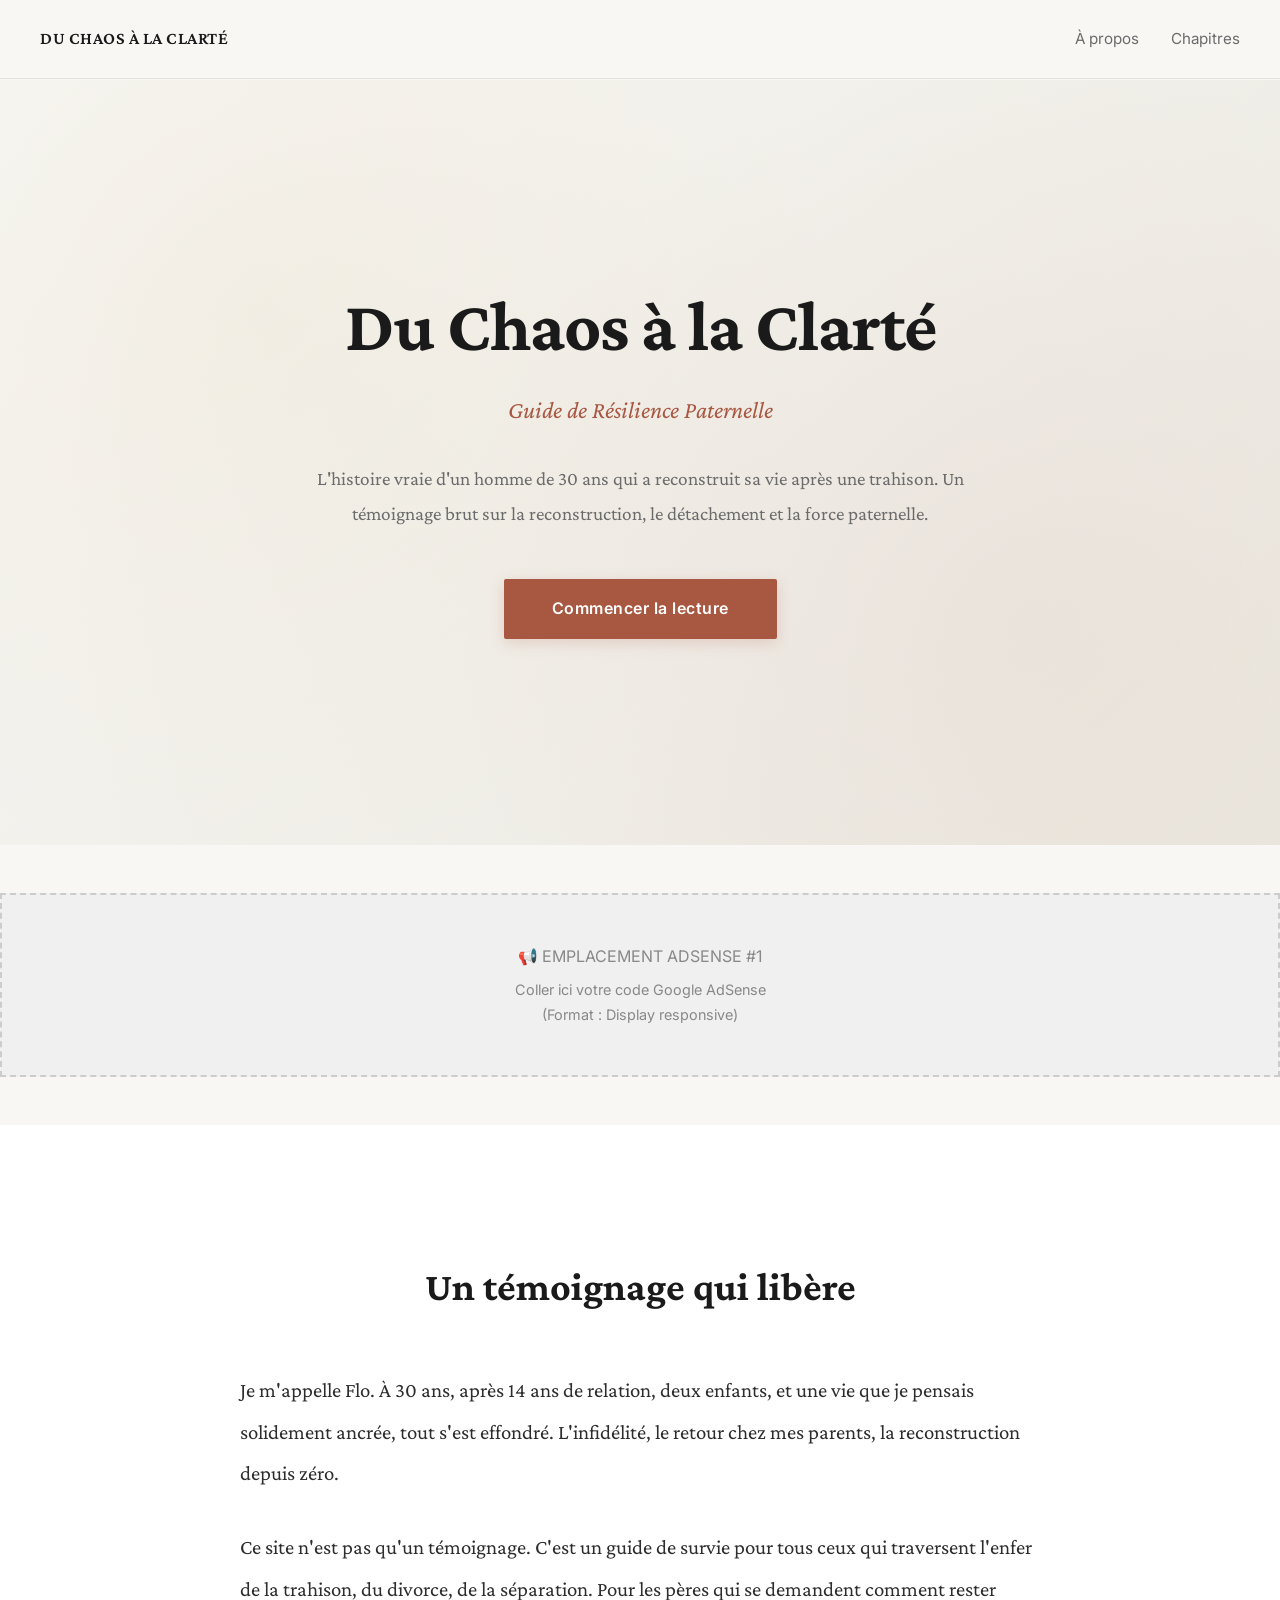
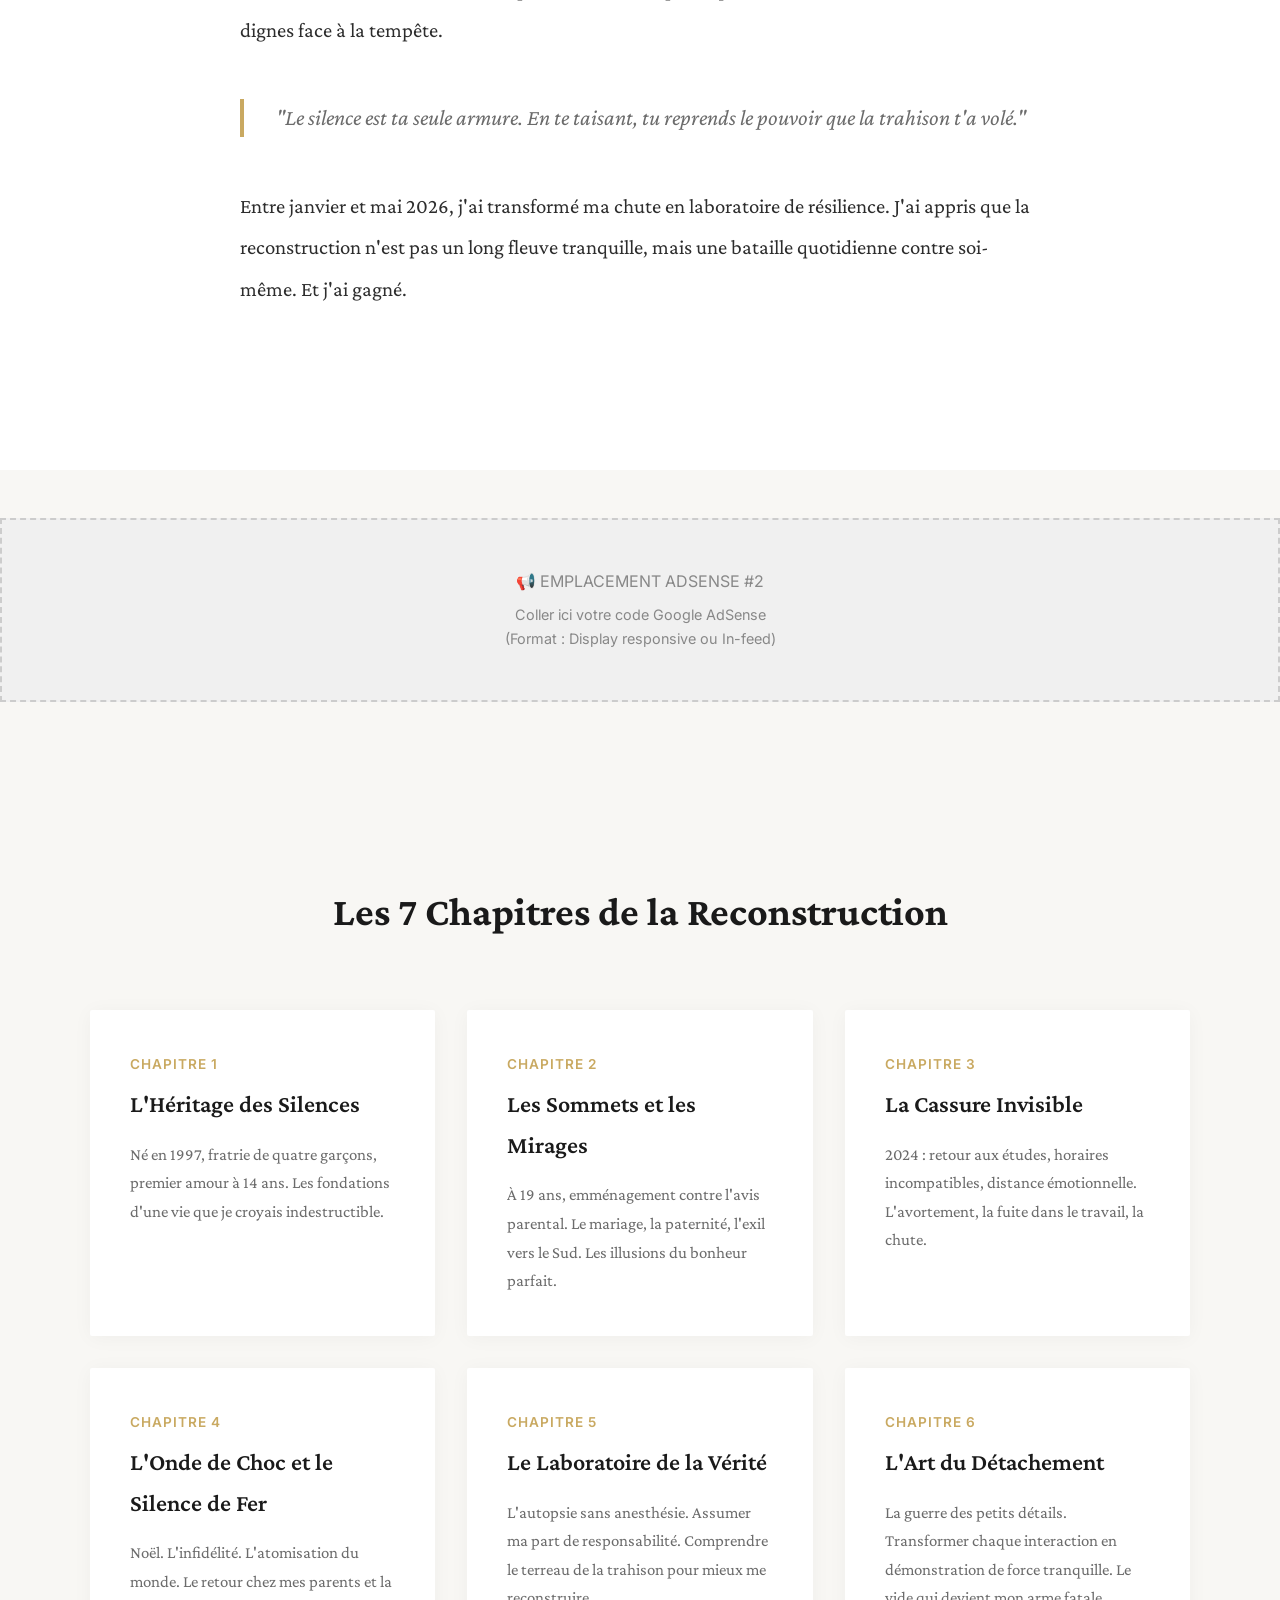
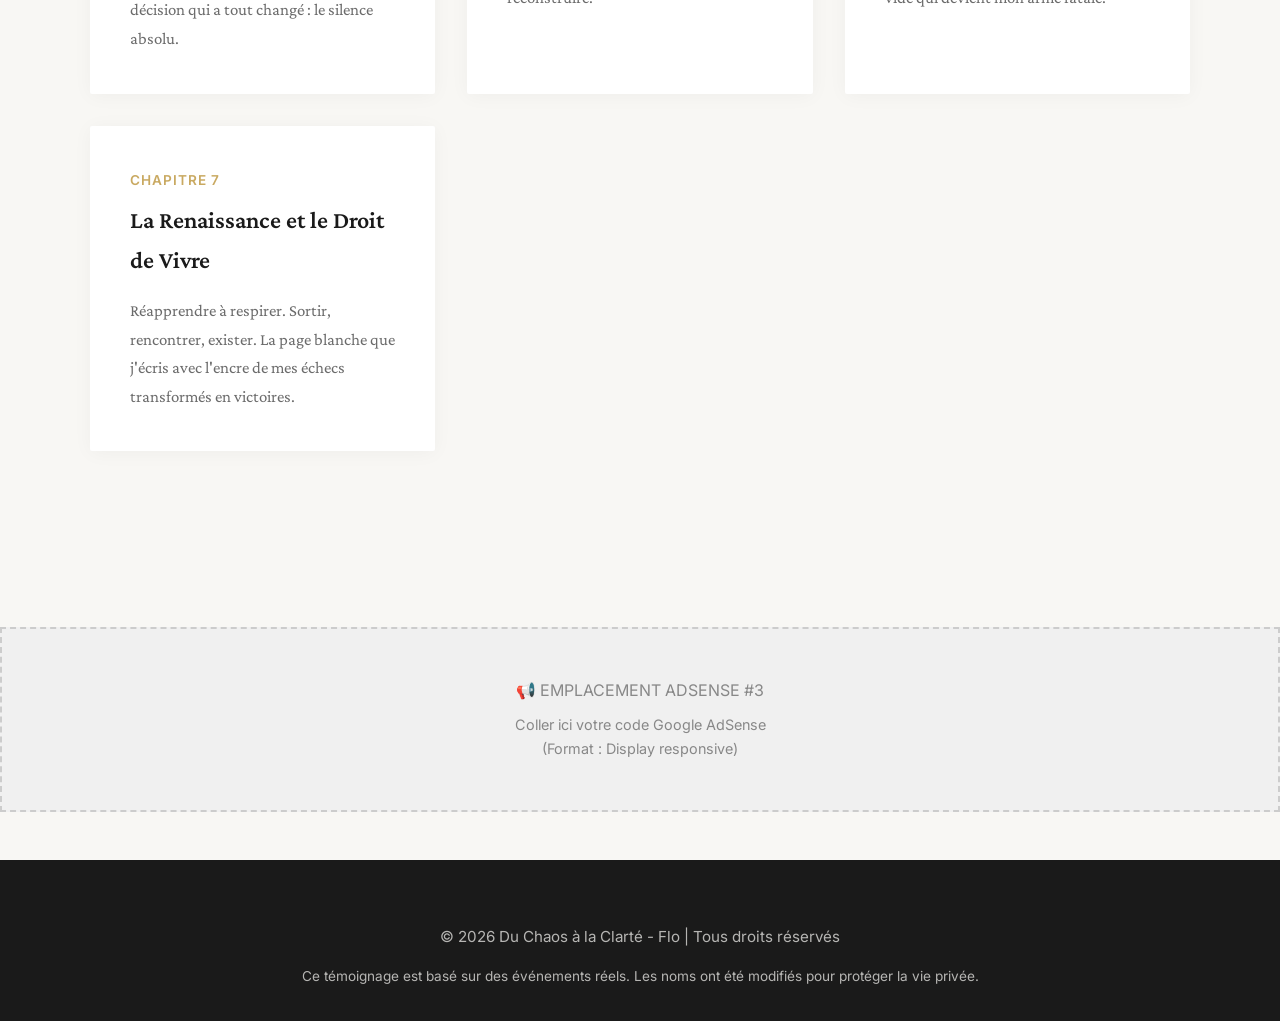
==== index.html @ a84425d0 "Add files via upload" ====
<!DOCTYPE html>
<html lang="fr">
<head>
    <meta charset="UTF-8">
    <meta name="viewport" content="width=device-width, initial-scale=1.0">
    <title>Du Chaos à la Clarté : Guide de Résilience Paternelle | Flo</title>
    <meta name="description" content="L'histoire authentique d'un père de 30 ans qui a reconstruit sa vie après une trahison. Un témoignage brut sur la résilience, le détachement et la reconstruction paternelle.">
    <meta name="keywords" content="résilience paternelle, reconstruction après divorce, infidélité, père séparé, témoignage divorce, sortir de la trahison, détachement émotionnel">
    <link rel="preconnect" href="https://fonts.googleapis.com">
    <link rel="preconnect" href="https://fonts.gstatic.com" crossorigin>
    <link href="https://fonts.googleapis.com/css2?family=Crimson+Pro:wght@300;400;600;700&family=Inter:wght@400;500;600&display=swap" rel="stylesheet">
    <style>
        :root {
            --primary-dark: #1a1a1a;
            --primary-light: #f8f7f4;
            --accent-gold: #c9a961;
            --accent-rust: #a85741;
            --text-dark: #2d2d2d;
            --text-muted: #6b6b6b;
            --border-subtle: #e5e3dd;
        }

        * {
            margin: 0;
            padding: 0;
            box-sizing: border-box;
        }

        body {
            font-family: 'Crimson Pro', serif;
            background: var(--primary-light);
            color: var(--text-dark);
            line-height: 1.7;
            overflow-x: hidden;
        }

        /* Navigation */
        nav {
            position: fixed;
            top: 0;
            width: 100%;
            background: rgba(248, 247, 244, 0.95);
            backdrop-filter: blur(10px);
            border-bottom: 1px solid var(--border-subtle);
            z-index: 1000;
            padding: 1.5rem 2rem;
        }

        nav .container {
            max-width: 1200px;
            margin: 0 auto;
            display: flex;
            justify-content: space-between;
            align-items: center;
        }

        .logo {
            font-size: 1.1rem;
            font-weight: 600;
            color: var(--primary-dark);
            text-decoration: none;
            letter-spacing: 0.5px;
        }

        .nav-links {
            display: flex;
            gap: 2rem;
            list-style: none;
        }

        .nav-links a {
            color: var(--text-muted);
            text-decoration: none;
            font-size: 0.95rem;
            transition: color 0.3s;
            font-family: 'Inter', sans-serif;
        }

        .nav-links a:hover {
            color: var(--accent-rust);
        }

        /* Hero Section */
        .hero {
            margin-top: 80px;
            min-height: 85vh;
            display: flex;
            align-items: center;
            justify-content: center;
            position: relative;
            background: linear-gradient(135deg, #f8f7f4 0%, #ebe8e0 100%);
        }

        .hero::before {
            content: '';
            position: absolute;
            top: 0;
            left: 0;
            right: 0;
            bottom: 0;
            background: 
                radial-gradient(circle at 20% 30%, rgba(201, 169, 97, 0.08) 0%, transparent 50%),
                radial-gradient(circle at 80% 70%, rgba(168, 87, 65, 0.06) 0%, transparent 50%);
            pointer-events: none;
        }

        .hero-content {
            max-width: 900px;
            padding: 3rem 2rem;
            text-align: center;
            position: relative;
            z-index: 1;
            animation: fadeInUp 1s ease-out;
        }

        @keyframes fadeInUp {
            from {
                opacity: 0;
                transform: translateY(30px);
            }
            to {
                opacity: 1;
                transform: translateY(0);
            }
        }

        .hero h1 {
            font-size: clamp(2.5rem, 6vw, 4.5rem);
            font-weight: 700;
            line-height: 1.1;
            margin-bottom: 1.5rem;
            color: var(--primary-dark);
            letter-spacing: -1px;
        }

        .hero .subtitle {
            font-size: clamp(1.1rem, 2.5vw, 1.5rem);
            color: var(--accent-rust);
            margin-bottom: 2rem;
            font-weight: 400;
            font-style: italic;
        }

        .hero .description {
            font-size: 1.2rem;
            color: var(--text-muted);
            max-width: 700px;
            margin: 0 auto 3rem;
            line-height: 1.8;
        }

        .cta-button {
            display: inline-block;
            padding: 1rem 3rem;
            background: var(--accent-rust);
            color: white;
            text-decoration: none;
            font-family: 'Inter', sans-serif;
            font-weight: 600;
            font-size: 1rem;
            border-radius: 2px;
            transition: all 0.3s;
            letter-spacing: 0.5px;
            box-shadow: 0 4px 15px rgba(168, 87, 65, 0.2);
        }

        .cta-button:hover {
            background: var(--primary-dark);
            transform: translateY(-2px);
            box-shadow: 0 6px 25px rgba(168, 87, 65, 0.3);
        }

        /* About Section */
        .about {
            padding: 8rem 2rem;
            background: white;
        }

        .about .container {
            max-width: 800px;
            margin: 0 auto;
        }

        .section-title {
            font-size: 2.5rem;
            font-weight: 700;
            margin-bottom: 3rem;
            text-align: center;
            color: var(--primary-dark);
        }

        .about-text {
            font-size: 1.3rem;
            line-height: 2;
            color: var(--text-dark);
            margin-bottom: 2rem;
        }

        .quote {
            border-left: 4px solid var(--accent-gold);
            padding-left: 2rem;
            margin: 3rem 0;
            font-size: 1.4rem;
            font-style: italic;
            color: var(--text-muted);
        }

        /* Chapters Preview */
        .chapters {
            padding: 8rem 2rem;
            background: var(--primary-light);
        }

        .chapters .container {
            max-width: 1100px;
            margin: 0 auto;
        }

        .chapter-grid {
            display: grid;
            grid-template-columns: repeat(auto-fit, minmax(300px, 1fr));
            gap: 2rem;
            margin-top: 4rem;
        }

        .chapter-card {
            background: white;
            padding: 2.5rem;
            border-radius: 2px;
            box-shadow: 0 2px 20px rgba(0, 0, 0, 0.04);
            transition: all 0.3s;
            border-top: 3px solid transparent;
            text-decoration: none;
            display: block;
        }

        .chapter-card:hover {
            transform: translateY(-5px);
            box-shadow: 0 8px 30px rgba(0, 0, 0, 0.08);
            border-top-color: var(--accent-rust);
        }

        .chapter-number {
            font-family: 'Inter', sans-serif;
            font-size: 0.85rem;
            color: var(--accent-gold);
            font-weight: 600;
            letter-spacing: 1px;
            margin-bottom: 0.5rem;
        }

        .chapter-title {
            font-size: 1.5rem;
            font-weight: 600;
            color: var(--primary-dark);
            margin-bottom: 1rem;
        }

        .chapter-excerpt {
            font-size: 1.05rem;
            color: var(--text-muted);
            line-height: 1.7;
        }

        /* Footer */
        footer {
            background: var(--primary-dark);
            color: var(--primary-light);
            padding: 4rem 2rem 2rem;
            text-align: center;
        }

        footer p {
            font-family: 'Inter', sans-serif;
            font-size: 0.95rem;
            opacity: 0.7;
        }

        /* Responsive */
        @media (max-width: 768px) {
            nav .nav-links {
                display: none;
            }

            .hero {
                min-height: 70vh;
            }

            .chapter-grid {
                grid-template-columns: 1fr;
            }

            .about, .chapters {
                padding: 4rem 1.5rem;
            }
        }

        /* AdSense Placeholder Styles */
        .ad-placeholder {
            background: #f0f0f0;
            border: 2px dashed #ccc;
            padding: 3rem 2rem;
            text-align: center;
            margin: 3rem 0;
            font-family: 'Inter', sans-serif;
            color: #888;
        }
    </style>
</head>
<body>
    <nav>
        <div class="container">
            <a href="index.html" class="logo">DU CHAOS À LA CLARTÉ</a>
            <ul class="nav-links">
                <li><a href="#about">À propos</a></li>
                <li><a href="#chapters">Chapitres</a></li>
            </ul>
        </div>
    </nav>

    <section class="hero">
        <div class="hero-content">
            <h1>Du Chaos à la Clarté</h1>
            <p class="subtitle">Guide de Résilience Paternelle</p>
            <p class="description">
                L'histoire vraie d'un homme de 30 ans qui a reconstruit sa vie après une trahison. 
                Un témoignage brut sur la reconstruction, le détachement et la force paternelle.
            </p>
            <a href="chapitre-1.html" class="cta-button">Commencer la lecture</a>
        </div>
    </section>

    <!-- AdSense Placement 1 - Above the fold alternative position -->
    <div class="ad-placeholder">
        <p>📢 EMPLACEMENT ADSENSE #1</p>
        <p style="font-size: 0.9rem; margin-top: 0.5rem;">
            Coller ici votre code Google AdSense<br>
            (Format : Display responsive)
        </p>
    </div>

    <section id="about" class="about">
        <div class="container">
            <h2 class="section-title">Un témoignage qui libère</h2>
            <p class="about-text">
                Je m'appelle Flo. À 30 ans, après 14 ans de relation, deux enfants, et une vie que je pensais 
                solidement ancrée, tout s'est effondré. L'infidélité, le retour chez mes parents, la reconstruction 
                depuis zéro.
            </p>
            <p class="about-text">
                Ce site n'est pas qu'un témoignage. C'est un guide de survie pour tous ceux qui traversent 
                l'enfer de la trahison, du divorce, de la séparation. Pour les pères qui se demandent comment 
                rester dignes face à la tempête.
            </p>
            <div class="quote">
                "Le silence est ta seule armure. En te taisant, tu reprends le pouvoir que la trahison t'a volé."
            </div>
            <p class="about-text">
                Entre janvier et mai 2026, j'ai transformé ma chute en laboratoire de résilience. 
                J'ai appris que la reconstruction n'est pas un long fleuve tranquille, mais une bataille 
                quotidienne contre soi-même. Et j'ai gagné.
            </p>
        </div>
    </section>

    <!-- AdSense Placement 2 - Between sections -->
    <div class="ad-placeholder">
        <p>📢 EMPLACEMENT ADSENSE #2</p>
        <p style="font-size: 0.9rem; margin-top: 0.5rem;">
            Coller ici votre code Google AdSense<br>
            (Format : Display responsive ou In-feed)
        </p>
    </div>

    <section id="chapters" class="chapters">
        <div class="container">
            <h2 class="section-title">Les 7 Chapitres de la Reconstruction</h2>
            
            <div class="chapter-grid">
                <a href="chapitre-1.html" class="chapter-card">
                    <div class="chapter-number">CHAPITRE 1</div>
                    <h3 class="chapter-title">L'Héritage des Silences</h3>
                    <p class="chapter-excerpt">
                        Né en 1997, fratrie de quatre garçons, premier amour à 14 ans. 
                        Les fondations d'une vie que je croyais indestructible.
                    </p>
                </a>

                <a href="chapitre-2.html" class="chapter-card">
                    <div class="chapter-number">CHAPITRE 2</div>
                    <h3 class="chapter-title">Les Sommets et les Mirages</h3>
                    <p class="chapter-excerpt">
                        À 19 ans, emménagement contre l'avis parental. Le mariage, la paternité, 
                        l'exil vers le Sud. Les illusions du bonheur parfait.
                    </p>
                </a>

                <a href="chapitre-3.html" class="chapter-card">
                    <div class="chapter-number">CHAPITRE 3</div>
                    <h3 class="chapter-title">La Cassure Invisible</h3>
                    <p class="chapter-excerpt">
                        2024 : retour aux études, horaires incompatibles, distance émotionnelle. 
                        L'avortement, la fuite dans le travail, la chute.
                    </p>
                </a>

                <a href="chapitre-4.html" class="chapter-card">
                    <div class="chapter-number">CHAPITRE 4</div>
                    <h3 class="chapter-title">L'Onde de Choc et le Silence de Fer</h3>
                    <p class="chapter-excerpt">
                        Noël. L'infidélité. L'atomisation du monde. Le retour chez mes parents 
                        et la décision qui a tout changé : le silence absolu.
                    </p>
                </a>

                <a href="chapitre-5.html" class="chapter-card">
                    <div class="chapter-number">CHAPITRE 5</div>
                    <h3 class="chapter-title">Le Laboratoire de la Vérité</h3>
                    <p class="chapter-excerpt">
                        L'autopsie sans anesthésie. Assumer ma part de responsabilité. 
                        Comprendre le terreau de la trahison pour mieux me reconstruire.
                    </p>
                </a>

                <a href="chapitre-6.html" class="chapter-card">
                    <div class="chapter-number">CHAPITRE 6</div>
                    <h3 class="chapter-title">L'Art du Détachement</h3>
                    <p class="chapter-excerpt">
                        La guerre des petits détails. Transformer chaque interaction en démonstration 
                        de force tranquille. Le vide qui devient mon arme fatale.
                    </p>
                </a>

                <a href="chapitre-7.html" class="chapter-card">
                    <div class="chapter-number">CHAPITRE 7</div>
                    <h3 class="chapter-title">La Renaissance et le Droit de Vivre</h3>
                    <p class="chapter-excerpt">
                        Réapprendre à respirer. Sortir, rencontrer, exister. 
                        La page blanche que j'écris avec l'encre de mes échecs transformés en victoires.
                    </p>
                </a>
            </div>
        </div>
    </section>

    <!-- AdSense Placement 3 - Before footer -->
    <div class="ad-placeholder">
        <p>📢 EMPLACEMENT ADSENSE #3</p>
        <p style="font-size: 0.9rem; margin-top: 0.5rem;">
            Coller ici votre code Google AdSense<br>
            (Format : Display responsive)
        </p>
    </div>

    <footer>
        <p>&copy; 2026 Du Chaos à la Clarté - Flo | Tous droits réservés</p>
        <p style="margin-top: 1rem; font-size: 0.85rem;">
            Ce témoignage est basé sur des événements réels. Les noms ont été modifiés pour protéger la vie privée.
        </p>
    </footer>

    <!-- Google Analytics - À remplacer par votre ID -->
    <script>
        // Remplacez 'G-XXXXXXXXXX' par votre ID Google Analytics
        // window.dataLayer = window.dataLayer || [];
        // function gtag(){dataLayer.push(arguments);}
        // gtag('js', new Date());
        // gtag('config', 'G-XXXXXXXXXX');
    </script>
</body>
</html>
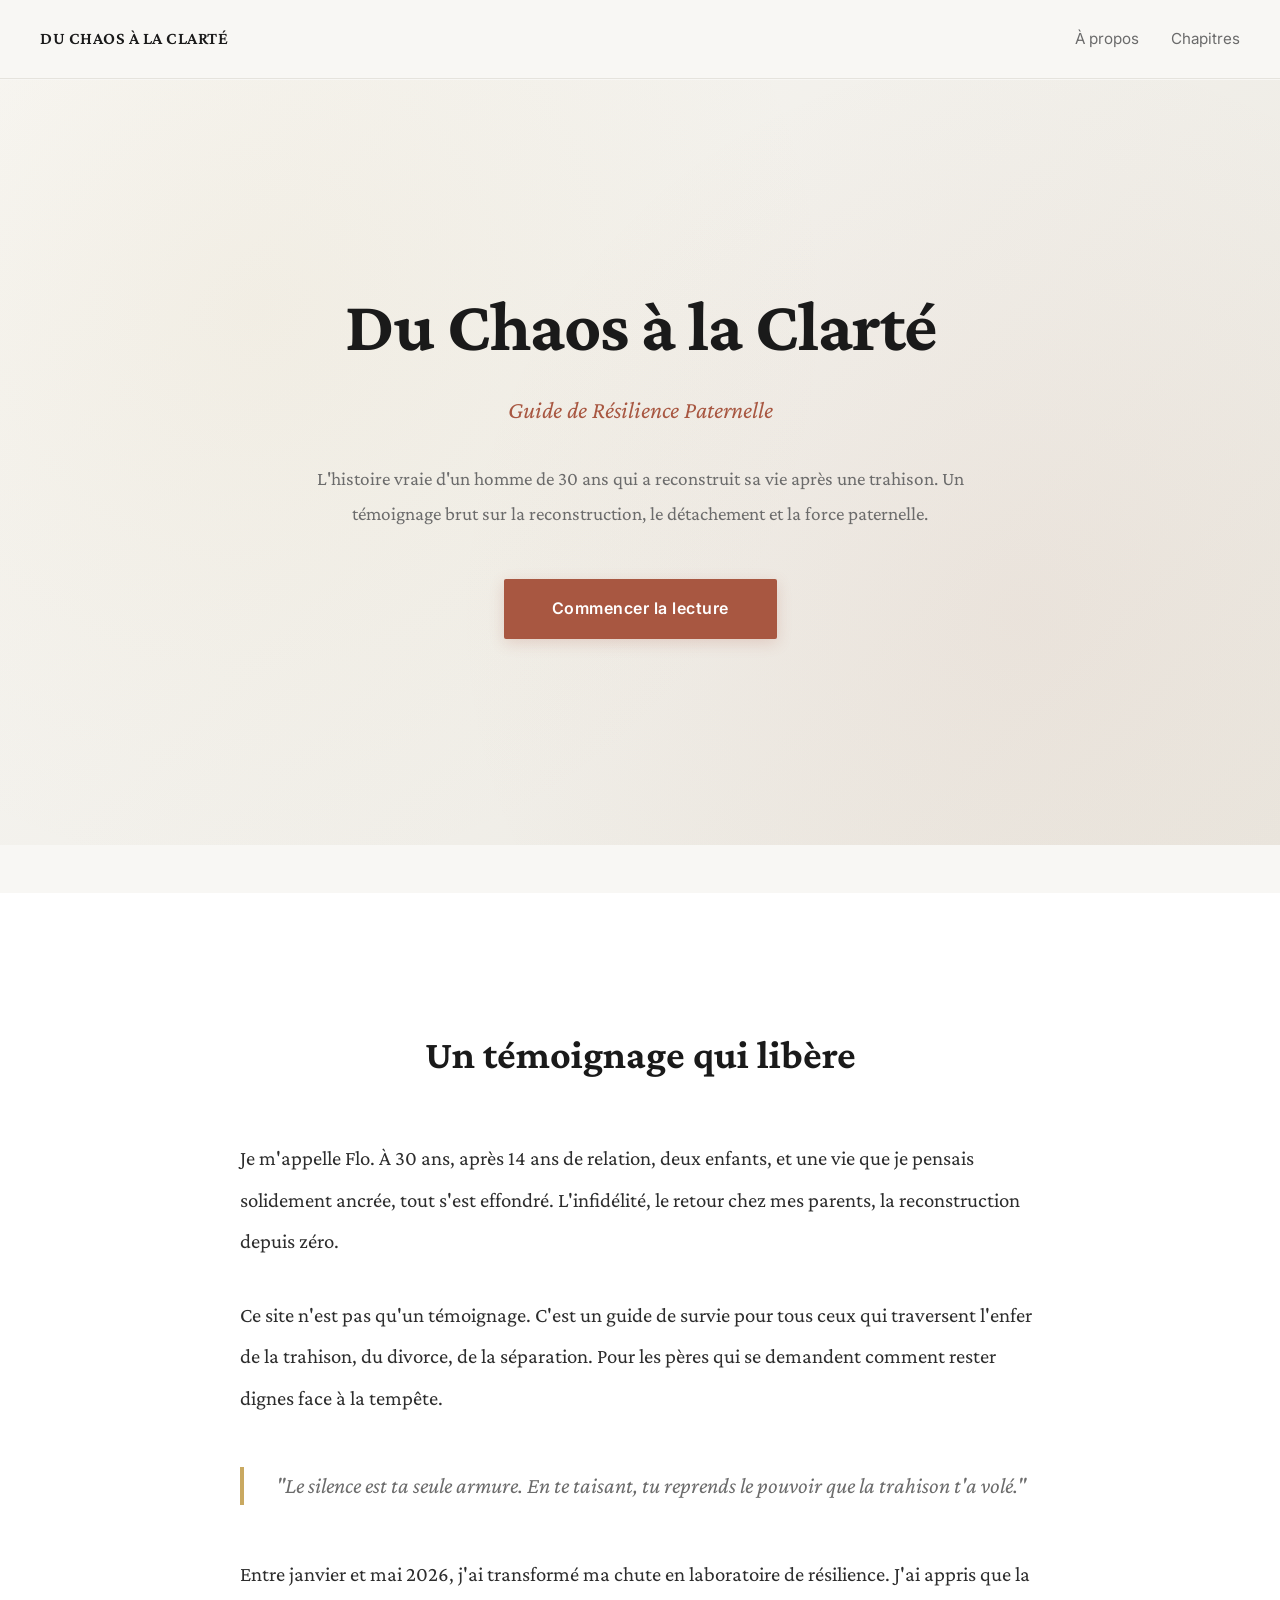
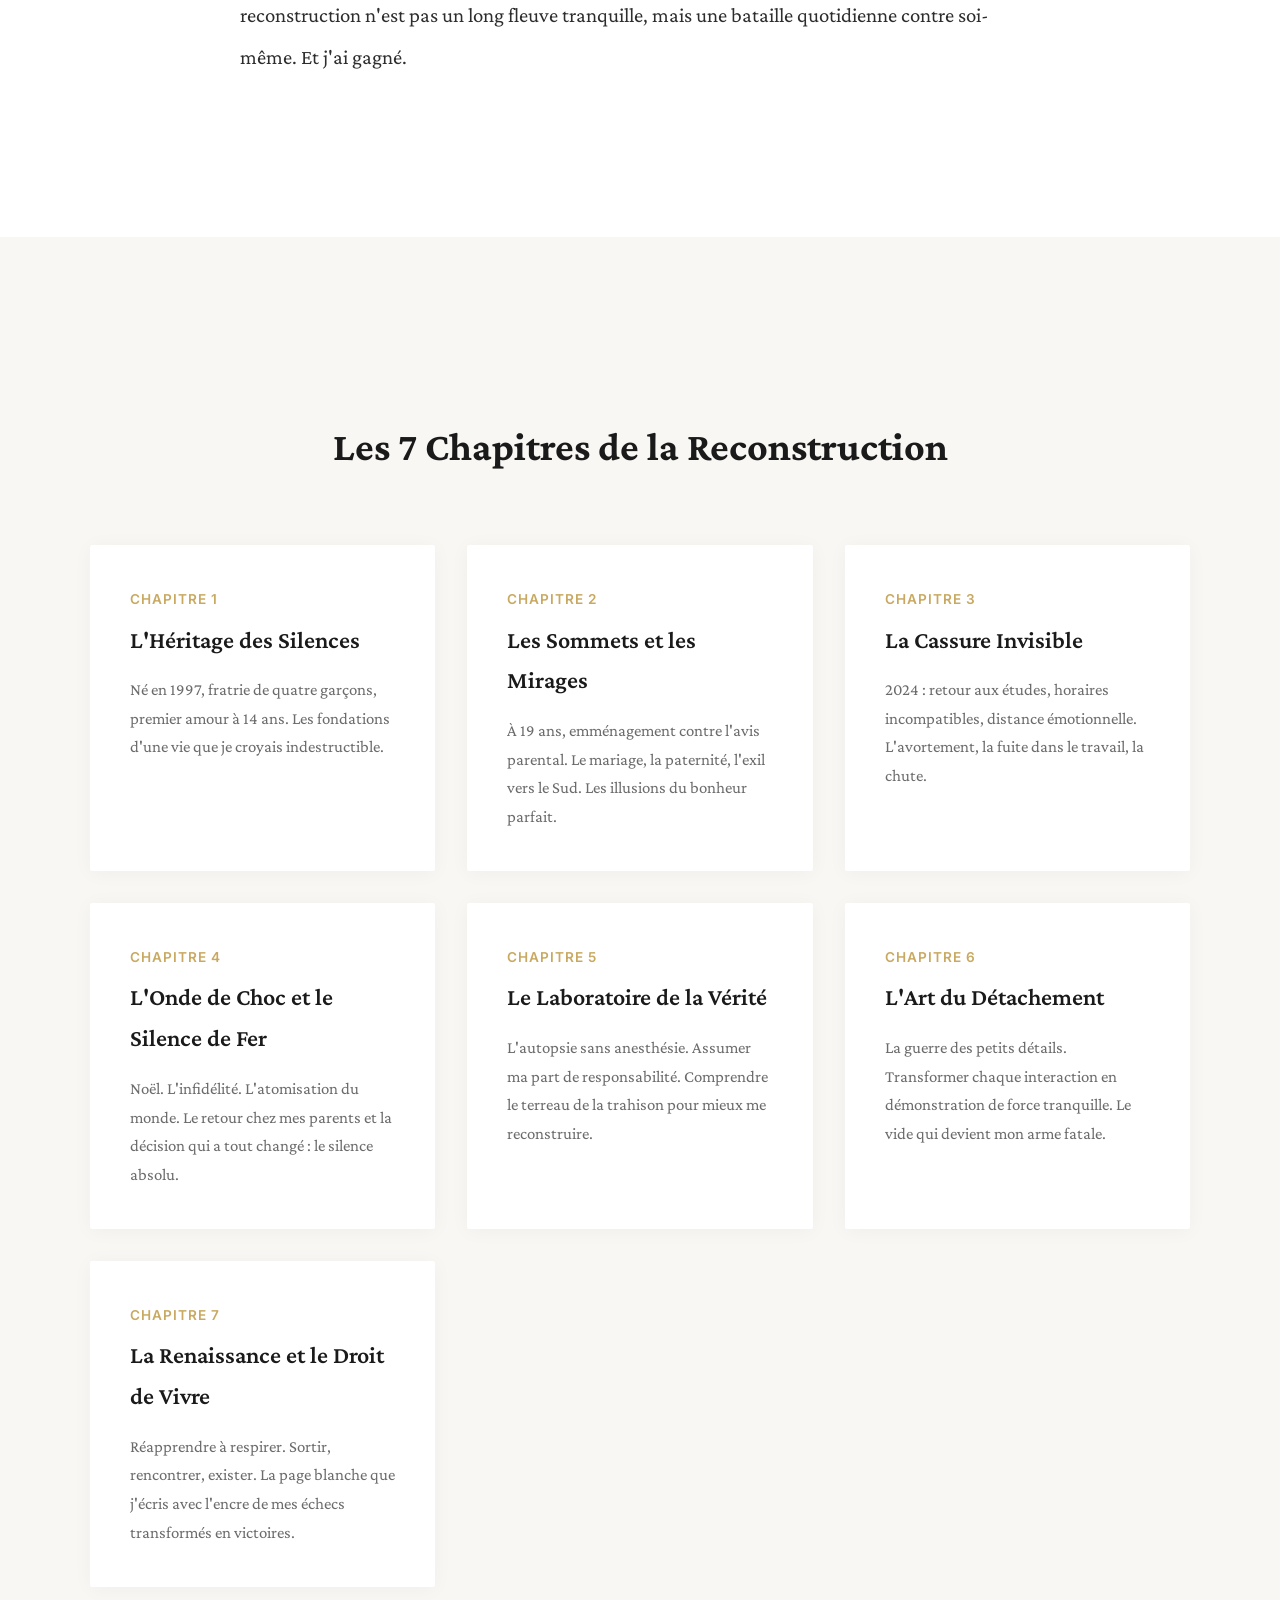
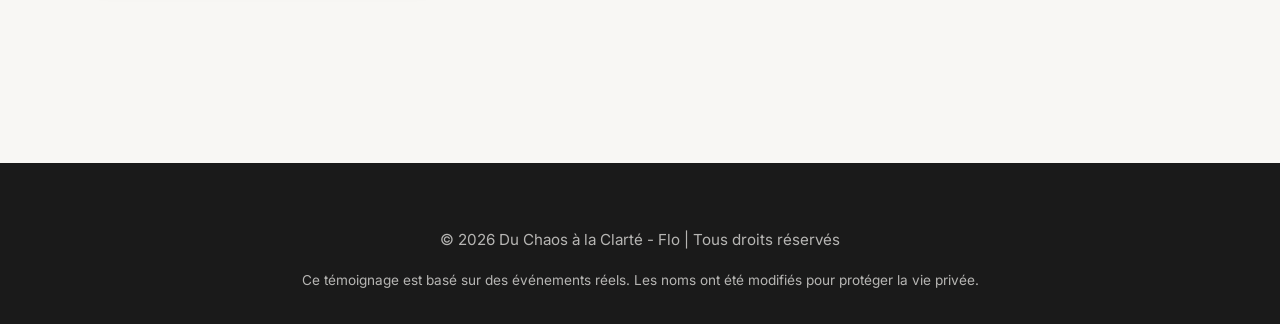
==== commit a7215953: "Add files via upload" ====
--- a/index.html
+++ b/index.html
@@ -6,9 +6,12 @@
     <title>Du Chaos à la Clarté : Guide de Résilience Paternelle | Flo</title>
     <meta name="description" content="L'histoire authentique d'un père de 30 ans qui a reconstruit sa vie après une trahison. Un témoignage brut sur la résilience, le détachement et la reconstruction paternelle.">
     <meta name="keywords" content="résilience paternelle, reconstruction après divorce, infidélité, père séparé, témoignage divorce, sortir de la trahison, détachement émotionnel">
+    <meta name="google-adsense-account" content="ca-pub-9862184570673107">
     <link rel="preconnect" href="https://fonts.googleapis.com">
     <link rel="preconnect" href="https://fonts.gstatic.com" crossorigin>
     <link href="https://fonts.googleapis.com/css2?family=Crimson+Pro:wght@300;400;600;700&family=Inter:wght@400;500;600&display=swap" rel="stylesheet">
+    <script async src="https://pagead2.googlesyndication.com/pagead/js/adsbygoogle.js?client=ca-pub-9862184570673107"
+     crossorigin="anonymous"></script>
     <style>
         :root {
             --primary-dark: #1a1a1a;
@@ -330,13 +333,17 @@
         </div>
     </section>
 
-    <!-- AdSense Placement 1 - Above the fold alternative position -->
-    <div class="ad-placeholder">
-        <p>📢 EMPLACEMENT ADSENSE #1</p>
-        <p style="font-size: 0.9rem; margin-top: 0.5rem;">
-            Coller ici votre code Google AdSense<br>
-            (Format : Display responsive)
-        </p>
+    <!-- AdSense Placement 1 - Homepage Display -->
+    <div style="text-align: center; margin: 3rem 0;">
+        <ins class="adsbygoogle"
+             style="display:block"
+             data-ad-client="ca-pub-9862184570673107"
+             data-ad-slot="8869733553"
+             data-ad-format="auto"
+             data-full-width-responsive="true"></ins>
+        <script>
+             (adsbygoogle = window.adsbygoogle || []).push({});
+        </script>
     </div>
 
     <section id="about" class="about">
@@ -363,13 +370,16 @@
         </div>
     </section>
 
-    <!-- AdSense Placement 2 - Between sections -->
-    <div class="ad-placeholder">
-        <p>📢 EMPLACEMENT ADSENSE #2</p>
-        <p style="font-size: 0.9rem; margin-top: 0.5rem;">
-            Coller ici votre code Google AdSense<br>
-            (Format : Display responsive ou In-feed)
-        </p>
+    <!-- AdSense Placement 2 - In-Article -->
+    <div style="text-align: center; margin: 3rem 0;">
+        <ins class="adsbygoogle"
+             style="display:block"
+             data-ad-format="autorelaxed"
+             data-ad-client="ca-pub-9862184570673107"
+             data-ad-slot="7221520674"></ins>
+        <script>
+             (adsbygoogle = window.adsbygoogle || []).push({});
+        </script>
     </div>
 
     <section id="chapters" class="chapters">
@@ -443,13 +453,17 @@
         </div>
     </section>
 
-    <!-- AdSense Placement 3 - Before footer -->
-    <div class="ad-placeholder">
-        <p>📢 EMPLACEMENT ADSENSE #3</p>
-        <p style="font-size: 0.9rem; margin-top: 0.5rem;">
-            Coller ici votre code Google AdSense<br>
-            (Format : Display responsive)
-        </p>
+    <!-- AdSense Placement 3 - Fin de page -->
+    <div style="text-align: center; margin: 3rem 0;">
+        <ins class="adsbygoogle"
+             style="display:block"
+             data-ad-client="ca-pub-9862184570673107"
+             data-ad-slot="8542430499"
+             data-ad-format="auto"
+             data-full-width-responsive="true"></ins>
+        <script>
+             (adsbygoogle = window.adsbygoogle || []).push({});
+        </script>
     </div>
 
     <footer>
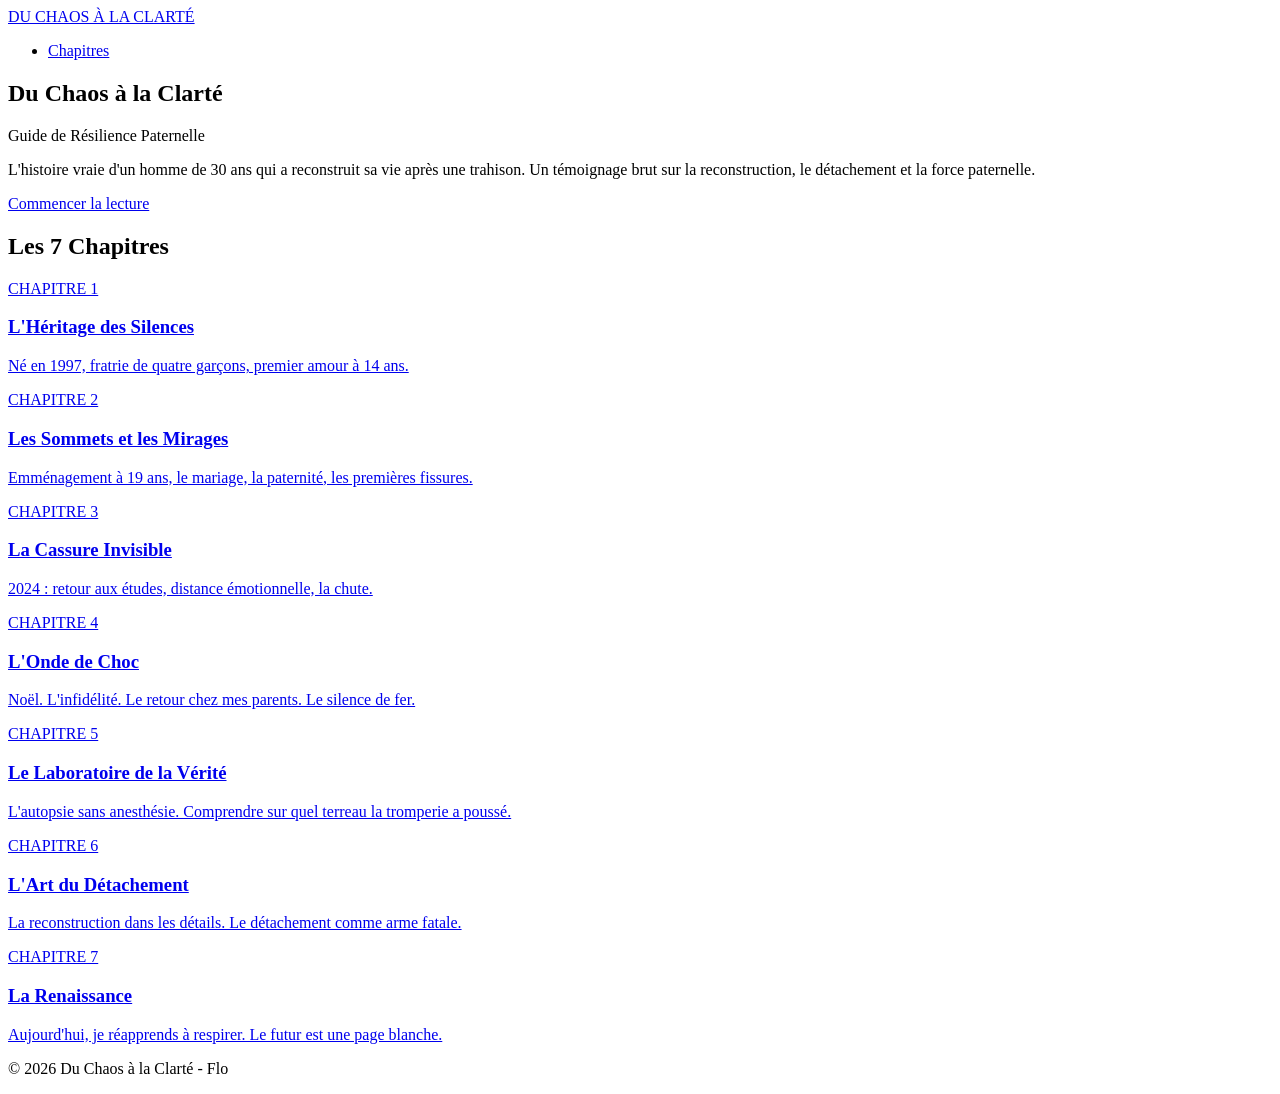
==== commit 624ab318: "Add files via upload" ====
--- a/index.html
+++ b/index.html
@@ -3,338 +3,36 @@
 <head>
     <meta charset="UTF-8">
     <meta name="viewport" content="width=device-width, initial-scale=1.0">
-    <title>Du Chaos à la Clarté : Guide de Résilience Paternelle | Flo</title>
-    <meta name="description" content="L'histoire authentique d'un père de 30 ans qui a reconstruit sa vie après une trahison. Un témoignage brut sur la résilience, le détachement et la reconstruction paternelle.">
-    <meta name="keywords" content="résilience paternelle, reconstruction après divorce, infidélité, père séparé, témoignage divorce, sortir de la trahison, détachement émotionnel">
+    <title>Du Chaos à la Clarté : Guide de Résilience Paternelle</title>
+    <meta name="description" content="L'histoire authentique d'un père de 30 ans qui a reconstruit sa vie après une trahison.">
     <meta name="google-adsense-account" content="ca-pub-9862184570673107">
     <link rel="preconnect" href="https://fonts.googleapis.com">
     <link rel="preconnect" href="https://fonts.gstatic.com" crossorigin>
-    <link href="https://fonts.googleapis.com/css2?family=Crimson+Pro:wght@300;400;600;700&family=Inter:wght@400;500;600&display=swap" rel="stylesheet">
-    <script async src="https://pagead2.googlesyndication.com/pagead/js/adsbygoogle.js?client=ca-pub-9862184570673107"
-     crossorigin="anonymous"></script>
-    <style>
-        :root {
-            --primary-dark: #1a1a1a;
-            --primary-light: #f8f7f4;
-            --accent-gold: #c9a961;
-            --accent-rust: #a85741;
-            --text-dark: #2d2d2d;
-            --text-muted: #6b6b6b;
-            --border-subtle: #e5e3dd;
-        }
-
-        * {
-            margin: 0;
-            padding: 0;
-            box-sizing: border-box;
-        }
-
-        body {
-            font-family: 'Crimson Pro', serif;
-            background: var(--primary-light);
-            color: var(--text-dark);
-            line-height: 1.7;
-            overflow-x: hidden;
-        }
-
-        /* Navigation */
-        nav {
-            position: fixed;
-            top: 0;
-            width: 100%;
-            background: rgba(248, 247, 244, 0.95);
-            backdrop-filter: blur(10px);
-            border-bottom: 1px solid var(--border-subtle);
-            z-index: 1000;
-            padding: 1.5rem 2rem;
-        }
-
-        nav .container {
-            max-width: 1200px;
-            margin: 0 auto;
-            display: flex;
-            justify-content: space-between;
-            align-items: center;
-        }
-
-        .logo {
-            font-size: 1.1rem;
-            font-weight: 600;
-            color: var(--primary-dark);
-            text-decoration: none;
-            letter-spacing: 0.5px;
-        }
-
-        .nav-links {
-            display: flex;
-            gap: 2rem;
-            list-style: none;
-        }
-
-        .nav-links a {
-            color: var(--text-muted);
-            text-decoration: none;
-            font-size: 0.95rem;
-            transition: color 0.3s;
-            font-family: 'Inter', sans-serif;
-        }
-
-        .nav-links a:hover {
-            color: var(--accent-rust);
-        }
-
-        /* Hero Section */
-        .hero {
-            margin-top: 80px;
-            min-height: 85vh;
-            display: flex;
-            align-items: center;
-            justify-content: center;
-            position: relative;
-            background: linear-gradient(135deg, #f8f7f4 0%, #ebe8e0 100%);
-        }
-
-        .hero::before {
-            content: '';
-            position: absolute;
-            top: 0;
-            left: 0;
-            right: 0;
-            bottom: 0;
-            background: 
-                radial-gradient(circle at 20% 30%, rgba(201, 169, 97, 0.08) 0%, transparent 50%),
-                radial-gradient(circle at 80% 70%, rgba(168, 87, 65, 0.06) 0%, transparent 50%);
-            pointer-events: none;
-        }
-
-        .hero-content {
-            max-width: 900px;
-            padding: 3rem 2rem;
-            text-align: center;
-            position: relative;
-            z-index: 1;
-            animation: fadeInUp 1s ease-out;
-        }
-
-        @keyframes fadeInUp {
-            from {
-                opacity: 0;
-                transform: translateY(30px);
-            }
-            to {
-                opacity: 1;
-                transform: translateY(0);
-            }
-        }
-
-        .hero h1 {
-            font-size: clamp(2.5rem, 6vw, 4.5rem);
-            font-weight: 700;
-            line-height: 1.1;
-            margin-bottom: 1.5rem;
-            color: var(--primary-dark);
-            letter-spacing: -1px;
-        }
-
-        .hero .subtitle {
-            font-size: clamp(1.1rem, 2.5vw, 1.5rem);
-            color: var(--accent-rust);
-            margin-bottom: 2rem;
-            font-weight: 400;
-            font-style: italic;
-        }
-
-        .hero .description {
-            font-size: 1.2rem;
-            color: var(--text-muted);
-            max-width: 700px;
-            margin: 0 auto 3rem;
-            line-height: 1.8;
-        }
-
-        .cta-button {
-            display: inline-block;
-            padding: 1rem 3rem;
-            background: var(--accent-rust);
-            color: white;
-            text-decoration: none;
-            font-family: 'Inter', sans-serif;
-            font-weight: 600;
-            font-size: 1rem;
-            border-radius: 2px;
-            transition: all 0.3s;
-            letter-spacing: 0.5px;
-            box-shadow: 0 4px 15px rgba(168, 87, 65, 0.2);
-        }
-
-        .cta-button:hover {
-            background: var(--primary-dark);
-            transform: translateY(-2px);
-            box-shadow: 0 6px 25px rgba(168, 87, 65, 0.3);
-        }
-
-        /* About Section */
-        .about {
-            padding: 8rem 2rem;
-            background: white;
-        }
-
-        .about .container {
-            max-width: 800px;
-            margin: 0 auto;
-        }
-
-        .section-title {
-            font-size: 2.5rem;
-            font-weight: 700;
-            margin-bottom: 3rem;
-            text-align: center;
-            color: var(--primary-dark);
-        }
-
-        .about-text {
-            font-size: 1.3rem;
-            line-height: 2;
-            color: var(--text-dark);
-            margin-bottom: 2rem;
-        }
-
-        .quote {
-            border-left: 4px solid var(--accent-gold);
-            padding-left: 2rem;
-            margin: 3rem 0;
-            font-size: 1.4rem;
-            font-style: italic;
-            color: var(--text-muted);
-        }
-
-        /* Chapters Preview */
-        .chapters {
-            padding: 8rem 2rem;
-            background: var(--primary-light);
-        }
-
-        .chapters .container {
-            max-width: 1100px;
-            margin: 0 auto;
-        }
-
-        .chapter-grid {
-            display: grid;
-            grid-template-columns: repeat(auto-fit, minmax(300px, 1fr));
-            gap: 2rem;
-            margin-top: 4rem;
-        }
-
-        .chapter-card {
-            background: white;
-            padding: 2.5rem;
-            border-radius: 2px;
-            box-shadow: 0 2px 20px rgba(0, 0, 0, 0.04);
-            transition: all 0.3s;
-            border-top: 3px solid transparent;
-            text-decoration: none;
-            display: block;
-        }
-
-        .chapter-card:hover {
-            transform: translateY(-5px);
-            box-shadow: 0 8px 30px rgba(0, 0, 0, 0.08);
-            border-top-color: var(--accent-rust);
-        }
-
-        .chapter-number {
-            font-family: 'Inter', sans-serif;
-            font-size: 0.85rem;
-            color: var(--accent-gold);
-            font-weight: 600;
-            letter-spacing: 1px;
-            margin-bottom: 0.5rem;
-        }
-
-        .chapter-title {
-            font-size: 1.5rem;
-            font-weight: 600;
-            color: var(--primary-dark);
-            margin-bottom: 1rem;
-        }
-
-        .chapter-excerpt {
-            font-size: 1.05rem;
-            color: var(--text-muted);
-            line-height: 1.7;
-        }
-
-        /* Footer */
-        footer {
-            background: var(--primary-dark);
-            color: var(--primary-light);
-            padding: 4rem 2rem 2rem;
-            text-align: center;
-        }
-
-        footer p {
-            font-family: 'Inter', sans-serif;
-            font-size: 0.95rem;
-            opacity: 0.7;
-        }
-
-        /* Responsive */
-        @media (max-width: 768px) {
-            nav .nav-links {
-                display: none;
-            }
-
-            .hero {
-                min-height: 70vh;
-            }
-
-            .chapter-grid {
-                grid-template-columns: 1fr;
-            }
-
-            .about, .chapters {
-                padding: 4rem 1.5rem;
-            }
-        }
-
-        /* AdSense Placeholder Styles */
-        .ad-placeholder {
-            background: #f0f0f0;
-            border: 2px dashed #ccc;
-            padding: 3rem 2rem;
-            text-align: center;
-            margin: 3rem 0;
-            font-family: 'Inter', sans-serif;
-            color: #888;
-        }
-    </style>
+    <link href="https://fonts.googleapis.com/css2?family=Crimson+Pro:wght@400;600;700&family=Inter:wght@400;600&display=swap" rel="stylesheet">
+    <link rel="stylesheet" href="style.css">
+    <script async src="https://pagead2.googlesyndication.com/pagead/js/adsbygoogle.js?client=ca-pub-9862184570673107" crossorigin="anonymous"></script>
 </head>
 <body>
     <nav>
         <div class="container">
             <a href="index.html" class="logo">DU CHAOS À LA CLARTÉ</a>
             <ul class="nav-links">
-                <li><a href="#about">À propos</a></li>
-                <li><a href="#chapters">Chapitres</a></li>
+                <li><a href="#chapitres">Chapitres</a></li>
             </ul>
         </div>
     </nav>
 
     <section class="hero">
-        <div class="hero-content">
-            <h1>Du Chaos à la Clarté</h1>
-            <p class="subtitle">Guide de Résilience Paternelle</p>
-            <p class="description">
-                L'histoire vraie d'un homme de 30 ans qui a reconstruit sa vie après une trahison. 
-                Un témoignage brut sur la reconstruction, le détachement et la force paternelle.
-            </p>
-            <a href="chapitre-1.html" class="cta-button">Commencer la lecture</a>
-        </div>
+        <h1>Du Chaos à la Clarté</h1>
+        <p class="subtitle">Guide de Résilience Paternelle</p>
+        <p class="description">
+            L'histoire vraie d'un homme de 30 ans qui a reconstruit sa vie après une trahison. 
+            Un témoignage brut sur la reconstruction, le détachement et la force paternelle.
+        </p>
+        <a href="chapitre-1.html" class="cta-button">Commencer la lecture</a>
     </section>
 
-    <!-- AdSense Placement 1 - Homepage Display -->
-    <div style="text-align: center; margin: 3rem 0;">
+    <div class="ad-section">
         <ins class="adsbygoogle"
              style="display:block"
              data-ad-client="ca-pub-9862184570673107"
@@ -346,32 +44,71 @@
         </script>
     </div>
 
-    <section id="about" class="about">
+    <section id="chapitres" class="chapters">
         <div class="container">
-            <h2 class="section-title">Un témoignage qui libère</h2>
-            <p class="about-text">
-                Je m'appelle Flo. À 30 ans, après 14 ans de relation, deux enfants, et une vie que je pensais 
-                solidement ancrée, tout s'est effondré. L'infidélité, le retour chez mes parents, la reconstruction 
-                depuis zéro.
-            </p>
-            <p class="about-text">
-                Ce site n'est pas qu'un témoignage. C'est un guide de survie pour tous ceux qui traversent 
-                l'enfer de la trahison, du divorce, de la séparation. Pour les pères qui se demandent comment 
-                rester dignes face à la tempête.
-            </p>
-            <div class="quote">
-                "Le silence est ta seule armure. En te taisant, tu reprends le pouvoir que la trahison t'a volé."
+            <h2 class="section-title">Les 7 Chapitres</h2>
+            
+            <div class="chapter-grid">
+                <a href="chapitre-1.html" class="chapter-card">
+                    <div class="chapter-number">CHAPITRE 1</div>
+                    <h3 class="chapter-title">L'Héritage des Silences</h3>
+                    <p class="chapter-excerpt">
+                        Né en 1997, fratrie de quatre garçons, premier amour à 14 ans.
+                    </p>
+                </a>
+
+                <a href="chapitre-2.html" class="chapter-card">
+                    <div class="chapter-number">CHAPITRE 2</div>
+                    <h3 class="chapter-title">Les Sommets et les Mirages</h3>
+                    <p class="chapter-excerpt">
+                        Emménagement à 19 ans, le mariage, la paternité, les premières fissures.
+                    </p>
+                </a>
+
+                <a href="chapitre-3.html" class="chapter-card">
+                    <div class="chapter-number">CHAPITRE 3</div>
+                    <h3 class="chapter-title">La Cassure Invisible</h3>
+                    <p class="chapter-excerpt">
+                        2024 : retour aux études, distance émotionnelle, la chute.
+                    </p>
+                </a>
+
+                <a href="chapitre-4.html" class="chapter-card">
+                    <div class="chapter-number">CHAPITRE 4</div>
+                    <h3 class="chapter-title">L'Onde de Choc</h3>
+                    <p class="chapter-excerpt">
+                        Noël. L'infidélité. Le retour chez mes parents. Le silence de fer.
+                    </p>
+                </a>
+
+                <a href="chapitre-5.html" class="chapter-card">
+                    <div class="chapter-number">CHAPITRE 5</div>
+                    <h3 class="chapter-title">Le Laboratoire de la Vérité</h3>
+                    <p class="chapter-excerpt">
+                        L'autopsie sans anesthésie. Comprendre sur quel terreau la tromperie a poussé.
+                    </p>
+                </a>
+
+                <a href="chapitre-6.html" class="chapter-card">
+                    <div class="chapter-number">CHAPITRE 6</div>
+                    <h3 class="chapter-title">L'Art du Détachement</h3>
+                    <p class="chapter-excerpt">
+                        La reconstruction dans les détails. Le détachement comme arme fatale.
+                    </p>
+                </a>
+
+                <a href="chapitre-7.html" class="chapter-card">
+                    <div class="chapter-number">CHAPITRE 7</div>
+                    <h3 class="chapter-title">La Renaissance</h3>
+                    <p class="chapter-excerpt">
+                        Aujourd'hui, je réapprends à respirer. Le futur est une page blanche.
+                    </p>
+                </a>
             </div>
-            <p class="about-text">
-                Entre janvier et mai 2026, j'ai transformé ma chute en laboratoire de résilience. 
-                J'ai appris que la reconstruction n'est pas un long fleuve tranquille, mais une bataille 
-                quotidienne contre soi-même. Et j'ai gagné.
-            </p>
         </div>
     </section>
 
-    <!-- AdSense Placement 2 - In-Article -->
-    <div style="text-align: center; margin: 3rem 0;">
+    <div class="ad-section">
         <ins class="adsbygoogle"
              style="display:block"
              data-ad-format="autorelaxed"
@@ -382,104 +119,8 @@
         </script>
     </div>
 
-    <section id="chapters" class="chapters">
-        <div class="container">
-            <h2 class="section-title">Les 7 Chapitres de la Reconstruction</h2>
-            
-            <div class="chapter-grid">
-                <a href="chapitre-1.html" class="chapter-card">
-                    <div class="chapter-number">CHAPITRE 1</div>
-                    <h3 class="chapter-title">L'Héritage des Silences</h3>
-                    <p class="chapter-excerpt">
-                        Né en 1997, fratrie de quatre garçons, premier amour à 14 ans. 
-                        Les fondations d'une vie que je croyais indestructible.
-                    </p>
-                </a>
-
-                <a href="chapitre-2.html" class="chapter-card">
-                    <div class="chapter-number">CHAPITRE 2</div>
-                    <h3 class="chapter-title">Les Sommets et les Mirages</h3>
-                    <p class="chapter-excerpt">
-                        À 19 ans, emménagement contre l'avis parental. Le mariage, la paternité, 
-                        l'exil vers le Sud. Les illusions du bonheur parfait.
-                    </p>
-                </a>
-
-                <a href="chapitre-3.html" class="chapter-card">
-                    <div class="chapter-number">CHAPITRE 3</div>
-                    <h3 class="chapter-title">La Cassure Invisible</h3>
-                    <p class="chapter-excerpt">
-                        2024 : retour aux études, horaires incompatibles, distance émotionnelle. 
-                        L'avortement, la fuite dans le travail, la chute.
-                    </p>
-                </a>
-
-                <a href="chapitre-4.html" class="chapter-card">
-                    <div class="chapter-number">CHAPITRE 4</div>
-                    <h3 class="chapter-title">L'Onde de Choc et le Silence de Fer</h3>
-                    <p class="chapter-excerpt">
-                        Noël. L'infidélité. L'atomisation du monde. Le retour chez mes parents 
-                        et la décision qui a tout changé : le silence absolu.
-                    </p>
-                </a>
-
-                <a href="chapitre-5.html" class="chapter-card">
-                    <div class="chapter-number">CHAPITRE 5</div>
-                    <h3 class="chapter-title">Le Laboratoire de la Vérité</h3>
-                    <p class="chapter-excerpt">
-                        L'autopsie sans anesthésie. Assumer ma part de responsabilité. 
-                        Comprendre le terreau de la trahison pour mieux me reconstruire.
-                    </p>
-                </a>
-
-                <a href="chapitre-6.html" class="chapter-card">
-                    <div class="chapter-number">CHAPITRE 6</div>
-                    <h3 class="chapter-title">L'Art du Détachement</h3>
-                    <p class="chapter-excerpt">
-                        La guerre des petits détails. Transformer chaque interaction en démonstration 
-                        de force tranquille. Le vide qui devient mon arme fatale.
-                    </p>
-                </a>
-
-                <a href="chapitre-7.html" class="chapter-card">
-                    <div class="chapter-number">CHAPITRE 7</div>
-                    <h3 class="chapter-title">La Renaissance et le Droit de Vivre</h3>
-                    <p class="chapter-excerpt">
-                        Réapprendre à respirer. Sortir, rencontrer, exister. 
-                        La page blanche que j'écris avec l'encre de mes échecs transformés en victoires.
-                    </p>
-                </a>
-            </div>
-        </div>
-    </section>
-
-    <!-- AdSense Placement 3 - Fin de page -->
-    <div style="text-align: center; margin: 3rem 0;">
-        <ins class="adsbygoogle"
-             style="display:block"
-             data-ad-client="ca-pub-9862184570673107"
-             data-ad-slot="8542430499"
-             data-ad-format="auto"
-             data-full-width-responsive="true"></ins>
-        <script>
-             (adsbygoogle = window.adsbygoogle || []).push({});
-        </script>
-    </div>
-
     <footer>
-        <p>&copy; 2026 Du Chaos à la Clarté - Flo | Tous droits réservés</p>
-        <p style="margin-top: 1rem; font-size: 0.85rem;">
-            Ce témoignage est basé sur des événements réels. Les noms ont été modifiés pour protéger la vie privée.
-        </p>
+        <p>&copy; 2026 Du Chaos à la Clarté - Flo</p>
     </footer>
-
-    <!-- Google Analytics - À remplacer par votre ID -->
-    <script>
-        // Remplacez 'G-XXXXXXXXXX' par votre ID Google Analytics
-        // window.dataLayer = window.dataLayer || [];
-        // function gtag(){dataLayer.push(arguments);}
-        // gtag('js', new Date());
-        // gtag('config', 'G-XXXXXXXXXX');
-    </script>
 </body>
-</html>+</html>
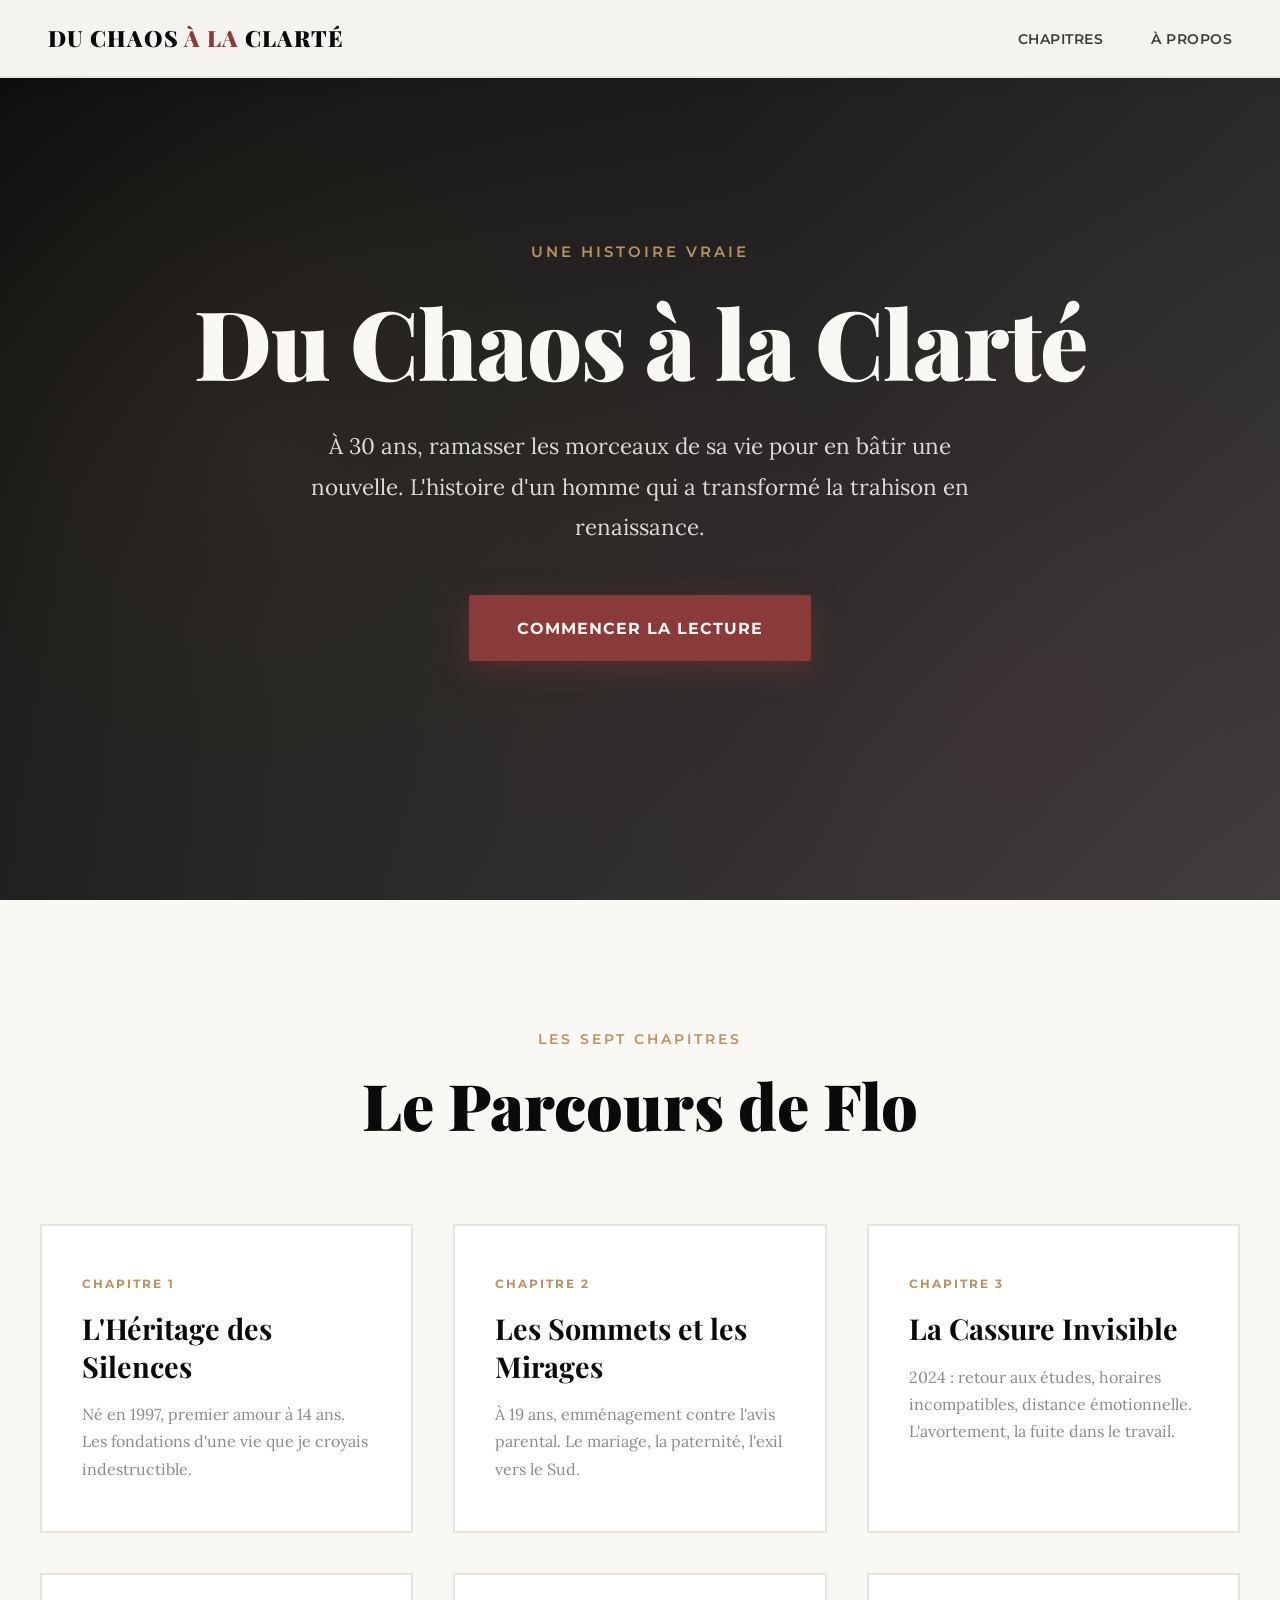
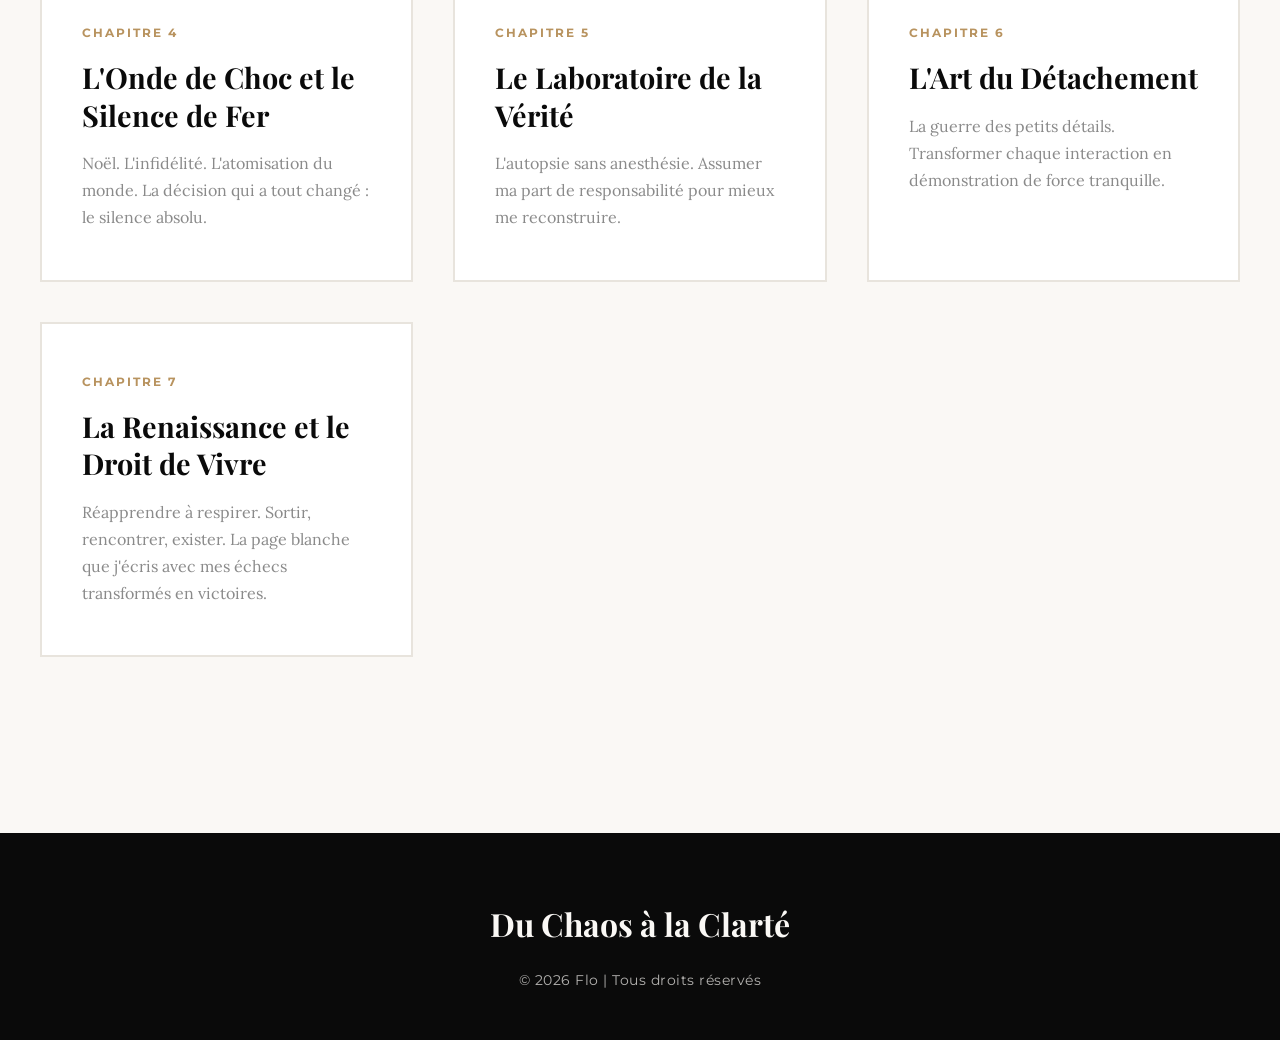
==== commit 79435b6e: "Add files via upload" ====
--- a/index.html
+++ b/index.html
@@ -3,40 +3,462 @@
 <head>
     <meta charset="UTF-8">
     <meta name="viewport" content="width=device-width, initial-scale=1.0">
-    <title>Du Chaos à la Clarté : Guide de Résilience Paternelle</title>
-    <meta name="description" content="L'histoire authentique d'un père de 30 ans qui a reconstruit sa vie après une trahison.">
+    <title>Du Chaos à la Clarté - L'histoire de Flo</title>
+    <meta name="description" content="À 30 ans, ramasser les morceaux de sa vie pour en bâtir une nouvelle. L'histoire vraie d'un homme qui a transformé la trahison en renaissance.">
     <meta name="google-adsense-account" content="ca-pub-9862184570673107">
     <link rel="preconnect" href="https://fonts.googleapis.com">
     <link rel="preconnect" href="https://fonts.gstatic.com" crossorigin>
-    <link href="https://fonts.googleapis.com/css2?family=Crimson+Pro:wght@400;600;700&family=Inter:wght@400;600&display=swap" rel="stylesheet">
-    <link rel="stylesheet" href="style.css">
-    <script async src="https://pagead2.googlesyndication.com/pagead/js/adsbygoogle.js?client=ca-pub-9862184570673107" crossorigin="anonymous"></script>
+    <link href="https://fonts.googleapis.com/css2?family=Playfair+Display:wght@400;600;700;900&family=Lora:wght@400;500;600&family=Montserrat:wght@500;600;700&display=swap" rel="stylesheet">
+    <script async src="https://pagead2.googlesyndication.com/pagead/js/adsbygoogle.js?client=ca-pub-9862184570673107"
+     crossorigin="anonymous"></script>
+    <style>
+        :root {
+            --noir-profond: #0a0a0a;
+            --blanc-casse: #faf8f5;
+            --or-ancien: #b8935f;
+            --rouge-braise: #8b3a3a;
+            --gris-pierre: #3d3d3d;
+            --gris-doux: #8a8a8a;
+            --beige-papier: #e8e4dd;
+        }
+
+        * {
+            margin: 0;
+            padding: 0;
+            box-sizing: border-box;
+        }
+
+        body {
+            font-family: 'Lora', serif;
+            background: var(--blanc-casse);
+            color: var(--noir-profond);
+            line-height: 1.7;
+            overflow-x: hidden;
+        }
+
+        /* Navigation */
+        nav {
+            position: fixed;
+            top: 0;
+            width: 100%;
+            background: rgba(250, 248, 245, 0.98);
+            backdrop-filter: blur(12px);
+            border-bottom: 2px solid var(--beige-papier);
+            z-index: 1000;
+            padding: 1.2rem 0;
+            box-shadow: 0 2px 20px rgba(0,0,0,0.05);
+        }
+
+        nav .container {
+            max-width: 1400px;
+            margin: 0 auto;
+            padding: 0 3rem;
+            display: flex;
+            justify-content: space-between;
+            align-items: center;
+        }
+
+        .logo {
+            font-family: 'Playfair Display', serif;
+            font-size: 1.4rem;
+            font-weight: 900;
+            color: var(--noir-profond);
+            text-decoration: none;
+            letter-spacing: 1px;
+            text-transform: uppercase;
+        }
+
+        .logo span {
+            color: var(--rouge-braise);
+        }
+
+        .nav-links {
+            display: flex;
+            gap: 3rem;
+            list-style: none;
+        }
+
+        .nav-links a {
+            color: var(--gris-pierre);
+            text-decoration: none;
+            font-family: 'Montserrat', sans-serif;
+            font-size: 0.9rem;
+            font-weight: 600;
+            letter-spacing: 0.5px;
+            text-transform: uppercase;
+            transition: all 0.3s ease;
+            position: relative;
+        }
+
+        .nav-links a::after {
+            content: '';
+            position: absolute;
+            bottom: -5px;
+            left: 0;
+            width: 0;
+            height: 2px;
+            background: var(--rouge-braise);
+            transition: width 0.3s ease;
+        }
+
+        .nav-links a:hover {
+            color: var(--rouge-braise);
+        }
+
+        .nav-links a:hover::after {
+            width: 100%;
+        }
+
+        /* Hero Section */
+        .hero {
+            min-height: 100vh;
+            display: flex;
+            align-items: center;
+            justify-content: center;
+            background: linear-gradient(135deg, var(--noir-profond) 0%, var(--gris-pierre) 100%);
+            position: relative;
+            overflow: hidden;
+            padding: 6rem 2rem;
+        }
+
+        .hero::before {
+            content: '';
+            position: absolute;
+            top: 0;
+            left: 0;
+            right: 0;
+            bottom: 0;
+            background: 
+                radial-gradient(circle at 20% 50%, rgba(184, 147, 95, 0.1) 0%, transparent 50%),
+                radial-gradient(circle at 80% 80%, rgba(139, 58, 58, 0.1) 0%, transparent 50%);
+            pointer-events: none;
+        }
+
+        .hero-content {
+            max-width: 900px;
+            text-align: center;
+            position: relative;
+            z-index: 1;
+            animation: fadeInUp 1.2s ease-out;
+        }
+
+        @keyframes fadeInUp {
+            from {
+                opacity: 0;
+                transform: translateY(40px);
+            }
+            to {
+                opacity: 1;
+                transform: translateY(0);
+            }
+        }
+
+        .hero-subtitle {
+            font-family: 'Montserrat', sans-serif;
+            font-size: 0.95rem;
+            letter-spacing: 3px;
+            color: var(--or-ancien);
+            text-transform: uppercase;
+            margin-bottom: 1.5rem;
+            font-weight: 600;
+            animation: fadeInUp 1.2s ease-out 0.2s backwards;
+        }
+
+        .hero-title {
+            font-family: 'Playfair Display', serif;
+            font-size: clamp(3rem, 8vw, 6rem);
+            font-weight: 900;
+            color: var(--blanc-casse);
+            line-height: 1.1;
+            margin-bottom: 2rem;
+            letter-spacing: -1px;
+            animation: fadeInUp 1.2s ease-out 0.4s backwards;
+        }
+
+        .hero-description {
+            font-size: clamp(1.1rem, 2vw, 1.4rem);
+            color: rgba(250, 248, 245, 0.85);
+            line-height: 1.8;
+            max-width: 700px;
+            margin: 0 auto 3rem;
+            animation: fadeInUp 1.2s ease-out 0.6s backwards;
+        }
+
+        .cta-button {
+            display: inline-block;
+            padding: 1.2rem 3rem;
+            background: var(--rouge-braise);
+            color: var(--blanc-casse);
+            text-decoration: none;
+            font-family: 'Montserrat', sans-serif;
+            font-weight: 700;
+            font-size: 1rem;
+            letter-spacing: 1px;
+            text-transform: uppercase;
+            border-radius: 2px;
+            transition: all 0.4s ease;
+            box-shadow: 0 8px 30px rgba(139, 58, 58, 0.4);
+            animation: fadeInUp 1.2s ease-out 0.8s backwards;
+        }
+
+        .cta-button:hover {
+            background: var(--or-ancien);
+            transform: translateY(-3px);
+            box-shadow: 0 12px 40px rgba(184, 147, 95, 0.5);
+        }
+
+        /* Chapters Section */
+        .chapters-section {
+            padding: 8rem 2rem;
+            background: var(--blanc-casse);
+        }
+
+        .section-header {
+            max-width: 1200px;
+            margin: 0 auto 5rem;
+            text-align: center;
+        }
+
+        .section-label {
+            font-family: 'Montserrat', sans-serif;
+            font-size: 0.85rem;
+            letter-spacing: 3px;
+            color: var(--or-ancien);
+            text-transform: uppercase;
+            margin-bottom: 1rem;
+            font-weight: 600;
+        }
+
+        .section-title {
+            font-family: 'Playfair Display', serif;
+            font-size: clamp(2.5rem, 5vw, 4rem);
+            font-weight: 900;
+            color: var(--noir-profond);
+            line-height: 1.2;
+        }
+
+        .chapters-grid {
+            max-width: 1200px;
+            margin: 0 auto;
+            display: grid;
+            grid-template-columns: repeat(auto-fit, minmax(320px, 1fr));
+            gap: 2.5rem;
+        }
+
+        .chapter-card {
+            background: white;
+            border: 2px solid var(--beige-papier);
+            padding: 3rem 2.5rem;
+            text-decoration: none;
+            transition: all 0.4s ease;
+            position: relative;
+            overflow: hidden;
+        }
+
+        .chapter-card::before {
+            content: '';
+            position: absolute;
+            top: 0;
+            left: 0;
+            width: 5px;
+            height: 0;
+            background: var(--rouge-braise);
+            transition: height 0.4s ease;
+        }
+
+        .chapter-card:hover {
+            transform: translateY(-5px);
+            box-shadow: 0 15px 40px rgba(0,0,0,0.1);
+            border-color: var(--or-ancien);
+        }
+
+        .chapter-card:hover::before {
+            height: 100%;
+        }
+
+        .chapter-number {
+            font-family: 'Montserrat', sans-serif;
+            font-size: 0.75rem;
+            letter-spacing: 2px;
+            color: var(--or-ancien);
+            text-transform: uppercase;
+            font-weight: 700;
+            margin-bottom: 1rem;
+        }
+
+        .chapter-card-title {
+            font-family: 'Playfair Display', serif;
+            font-size: 1.8rem;
+            font-weight: 700;
+            color: var(--noir-profond);
+            line-height: 1.3;
+            margin-bottom: 1rem;
+        }
+
+        .chapter-excerpt {
+            font-size: 1rem;
+            color: var(--gris-doux);
+            line-height: 1.7;
+        }
+
+        /* Footer */
+        footer {
+            background: var(--noir-profond);
+            color: var(--blanc-casse);
+            padding: 4rem 2rem 3rem;
+            text-align: center;
+        }
+
+        .footer-content {
+            max-width: 1200px;
+            margin: 0 auto;
+        }
+
+        .footer-title {
+            font-family: 'Playfair Display', serif;
+            font-size: 2rem;
+            font-weight: 700;
+            margin-bottom: 1rem;
+        }
+
+        .footer-text {
+            font-family: 'Montserrat', sans-serif;
+            font-size: 0.9rem;
+            opacity: 0.7;
+            letter-spacing: 0.5px;
+        }
+
+        /* Mobile Responsiveness */
+        @media (max-width: 768px) {
+            nav .container {
+                padding: 0 1.5rem;
+            }
+
+            .nav-links {
+                display: none;
+            }
+
+            .logo {
+                font-size: 1.1rem;
+            }
+
+            .hero {
+                padding: 5rem 1.5rem;
+            }
+
+            .hero-title {
+                margin-bottom: 1.5rem;
+            }
+
+            .chapters-section {
+                padding: 5rem 1.5rem;
+            }
+
+            .chapters-grid {
+                grid-template-columns: 1fr;
+                gap: 2rem;
+            }
+
+            .chapter-card {
+                padding: 2rem 1.5rem;
+            }
+        }
+    </style>
 </head>
 <body>
     <nav>
         <div class="container">
-            <a href="index.html" class="logo">DU CHAOS À LA CLARTÉ</a>
+            <a href="index.html" class="logo">Du Chaos <span>à la</span> Clarté</a>
             <ul class="nav-links">
-                <li><a href="#chapitres">Chapitres</a></li>
+                <li><a href="#chapters">Chapitres</a></li>
+                <li><a href="#about">À propos</a></li>
             </ul>
         </div>
     </nav>
 
     <section class="hero">
-        <h1>Du Chaos à la Clarté</h1>
-        <p class="subtitle">Guide de Résilience Paternelle</p>
-        <p class="description">
-            L'histoire vraie d'un homme de 30 ans qui a reconstruit sa vie après une trahison. 
-            Un témoignage brut sur la reconstruction, le détachement et la force paternelle.
-        </p>
-        <a href="chapitre-1.html" class="cta-button">Commencer la lecture</a>
+        <div class="hero-content">
+            <div class="hero-subtitle">Une Histoire Vraie</div>
+            <h1 class="hero-title">Du Chaos à la Clarté</h1>
+            <p class="hero-description">
+                À 30 ans, ramasser les morceaux de sa vie pour en bâtir une nouvelle. 
+                L'histoire d'un homme qui a transformé la trahison en renaissance.
+            </p>
+            <a href="#chapters" class="cta-button">Commencer la lecture</a>
+        </div>
     </section>
 
-    <div class="ad-section">
+    <section id="chapters" class="chapters-section">
+        <div class="section-header">
+            <div class="section-label">Les Sept Chapitres</div>
+            <h2 class="section-title">Le Parcours de Flo</h2>
+        </div>
+
+        <div class="chapters-grid">
+            <a href="chapitre-1.html" class="chapter-card">
+                <div class="chapter-number">Chapitre 1</div>
+                <h3 class="chapter-card-title">L'Héritage des Silences</h3>
+                <p class="chapter-excerpt">
+                    Né en 1997, premier amour à 14 ans. Les fondations d'une vie que je croyais indestructible.
+                </p>
+            </a>
+
+            <a href="chapitre-2.html" class="chapter-card">
+                <div class="chapter-number">Chapitre 2</div>
+                <h3 class="chapter-card-title">Les Sommets et les Mirages</h3>
+                <p class="chapter-excerpt">
+                    À 19 ans, emménagement contre l'avis parental. Le mariage, la paternité, l'exil vers le Sud.
+                </p>
+            </a>
+
+            <a href="chapitre-3.html" class="chapter-card">
+                <div class="chapter-number">Chapitre 3</div>
+                <h3 class="chapter-card-title">La Cassure Invisible</h3>
+                <p class="chapter-excerpt">
+                    2024 : retour aux études, horaires incompatibles, distance émotionnelle. L'avortement, la fuite dans le travail.
+                </p>
+            </a>
+
+            <a href="chapitre-4.html" class="chapter-card">
+                <div class="chapter-number">Chapitre 4</div>
+                <h3 class="chapter-card-title">L'Onde de Choc et le Silence de Fer</h3>
+                <p class="chapter-excerpt">
+                    Noël. L'infidélité. L'atomisation du monde. La décision qui a tout changé : le silence absolu.
+                </p>
+            </a>
+
+            <a href="chapitre-5.html" class="chapter-card">
+                <div class="chapter-number">Chapitre 5</div>
+                <h3 class="chapter-card-title">Le Laboratoire de la Vérité</h3>
+                <p class="chapter-excerpt">
+                    L'autopsie sans anesthésie. Assumer ma part de responsabilité pour mieux me reconstruire.
+                </p>
+            </a>
+
+            <a href="chapitre-6.html" class="chapter-card">
+                <div class="chapter-number">Chapitre 6</div>
+                <h3 class="chapter-card-title">L'Art du Détachement</h3>
+                <p class="chapter-excerpt">
+                    La guerre des petits détails. Transformer chaque interaction en démonstration de force tranquille.
+                </p>
+            </a>
+
+            <a href="chapitre-7.html" class="chapter-card">
+                <div class="chapter-number">Chapitre 7</div>
+                <h3 class="chapter-card-title">La Renaissance et le Droit de Vivre</h3>
+                <p class="chapter-excerpt">
+                    Réapprendre à respirer. Sortir, rencontrer, exister. La page blanche que j'écris avec mes échecs transformés en victoires.
+                </p>
+            </a>
+        </div>
+    </section>
+
+    <!-- AdSense Placement -->
+    <div style="max-width: 800px; margin: 3rem auto; padding: 0 2rem;">
         <ins class="adsbygoogle"
              style="display:block"
              data-ad-client="ca-pub-9862184570673107"
-             data-ad-slot="8869733553"
+             data-ad-slot="8542430499"
              data-ad-format="auto"
              data-full-width-responsive="true"></ins>
         <script>
@@ -44,83 +466,11 @@
         </script>
     </div>
 
-    <section id="chapitres" class="chapters">
-        <div class="container">
-            <h2 class="section-title">Les 7 Chapitres</h2>
-            
-            <div class="chapter-grid">
-                <a href="chapitre-1.html" class="chapter-card">
-                    <div class="chapter-number">CHAPITRE 1</div>
-                    <h3 class="chapter-title">L'Héritage des Silences</h3>
-                    <p class="chapter-excerpt">
-                        Né en 1997, fratrie de quatre garçons, premier amour à 14 ans.
-                    </p>
-                </a>
-
-                <a href="chapitre-2.html" class="chapter-card">
-                    <div class="chapter-number">CHAPITRE 2</div>
-                    <h3 class="chapter-title">Les Sommets et les Mirages</h3>
-                    <p class="chapter-excerpt">
-                        Emménagement à 19 ans, le mariage, la paternité, les premières fissures.
-                    </p>
-                </a>
-
-                <a href="chapitre-3.html" class="chapter-card">
-                    <div class="chapter-number">CHAPITRE 3</div>
-                    <h3 class="chapter-title">La Cassure Invisible</h3>
-                    <p class="chapter-excerpt">
-                        2024 : retour aux études, distance émotionnelle, la chute.
-                    </p>
-                </a>
-
-                <a href="chapitre-4.html" class="chapter-card">
-                    <div class="chapter-number">CHAPITRE 4</div>
-                    <h3 class="chapter-title">L'Onde de Choc</h3>
-                    <p class="chapter-excerpt">
-                        Noël. L'infidélité. Le retour chez mes parents. Le silence de fer.
-                    </p>
-                </a>
-
-                <a href="chapitre-5.html" class="chapter-card">
-                    <div class="chapter-number">CHAPITRE 5</div>
-                    <h3 class="chapter-title">Le Laboratoire de la Vérité</h3>
-                    <p class="chapter-excerpt">
-                        L'autopsie sans anesthésie. Comprendre sur quel terreau la tromperie a poussé.
-                    </p>
-                </a>
-
-                <a href="chapitre-6.html" class="chapter-card">
-                    <div class="chapter-number">CHAPITRE 6</div>
-                    <h3 class="chapter-title">L'Art du Détachement</h3>
-                    <p class="chapter-excerpt">
-                        La reconstruction dans les détails. Le détachement comme arme fatale.
-                    </p>
-                </a>
-
-                <a href="chapitre-7.html" class="chapter-card">
-                    <div class="chapter-number">CHAPITRE 7</div>
-                    <h3 class="chapter-title">La Renaissance</h3>
-                    <p class="chapter-excerpt">
-                        Aujourd'hui, je réapprends à respirer. Le futur est une page blanche.
-                    </p>
-                </a>
-            </div>
+    <footer>
+        <div class="footer-content">
+            <h3 class="footer-title">Du Chaos à la Clarté</h3>
+            <p class="footer-text">&copy; 2026 Flo | Tous droits réservés</p>
         </div>
-    </section>
-
-    <div class="ad-section">
-        <ins class="adsbygoogle"
-             style="display:block"
-             data-ad-format="autorelaxed"
-             data-ad-client="ca-pub-9862184570673107"
-             data-ad-slot="7221520674"></ins>
-        <script>
-             (adsbygoogle = window.adsbygoogle || []).push({});
-        </script>
-    </div>
-
-    <footer>
-        <p>&copy; 2026 Du Chaos à la Clarté - Flo</p>
     </footer>
 </body>
 </html>
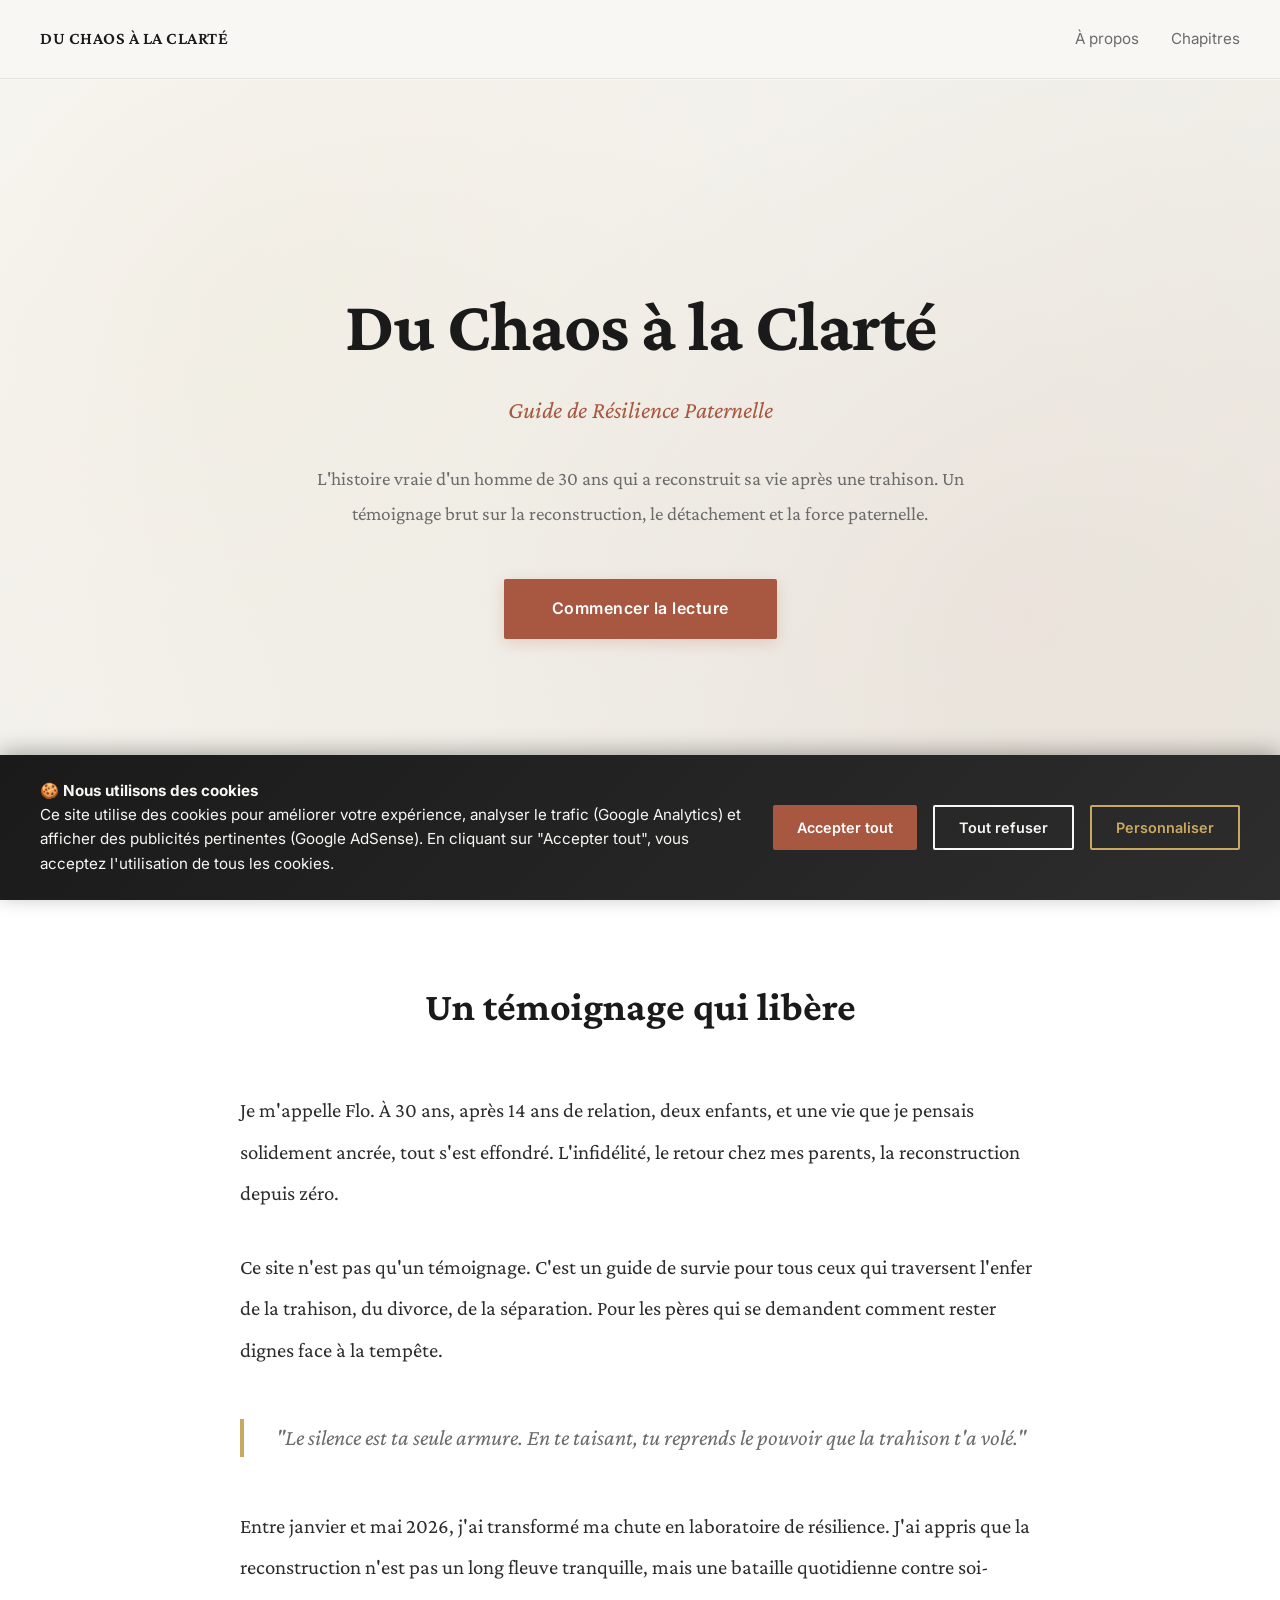
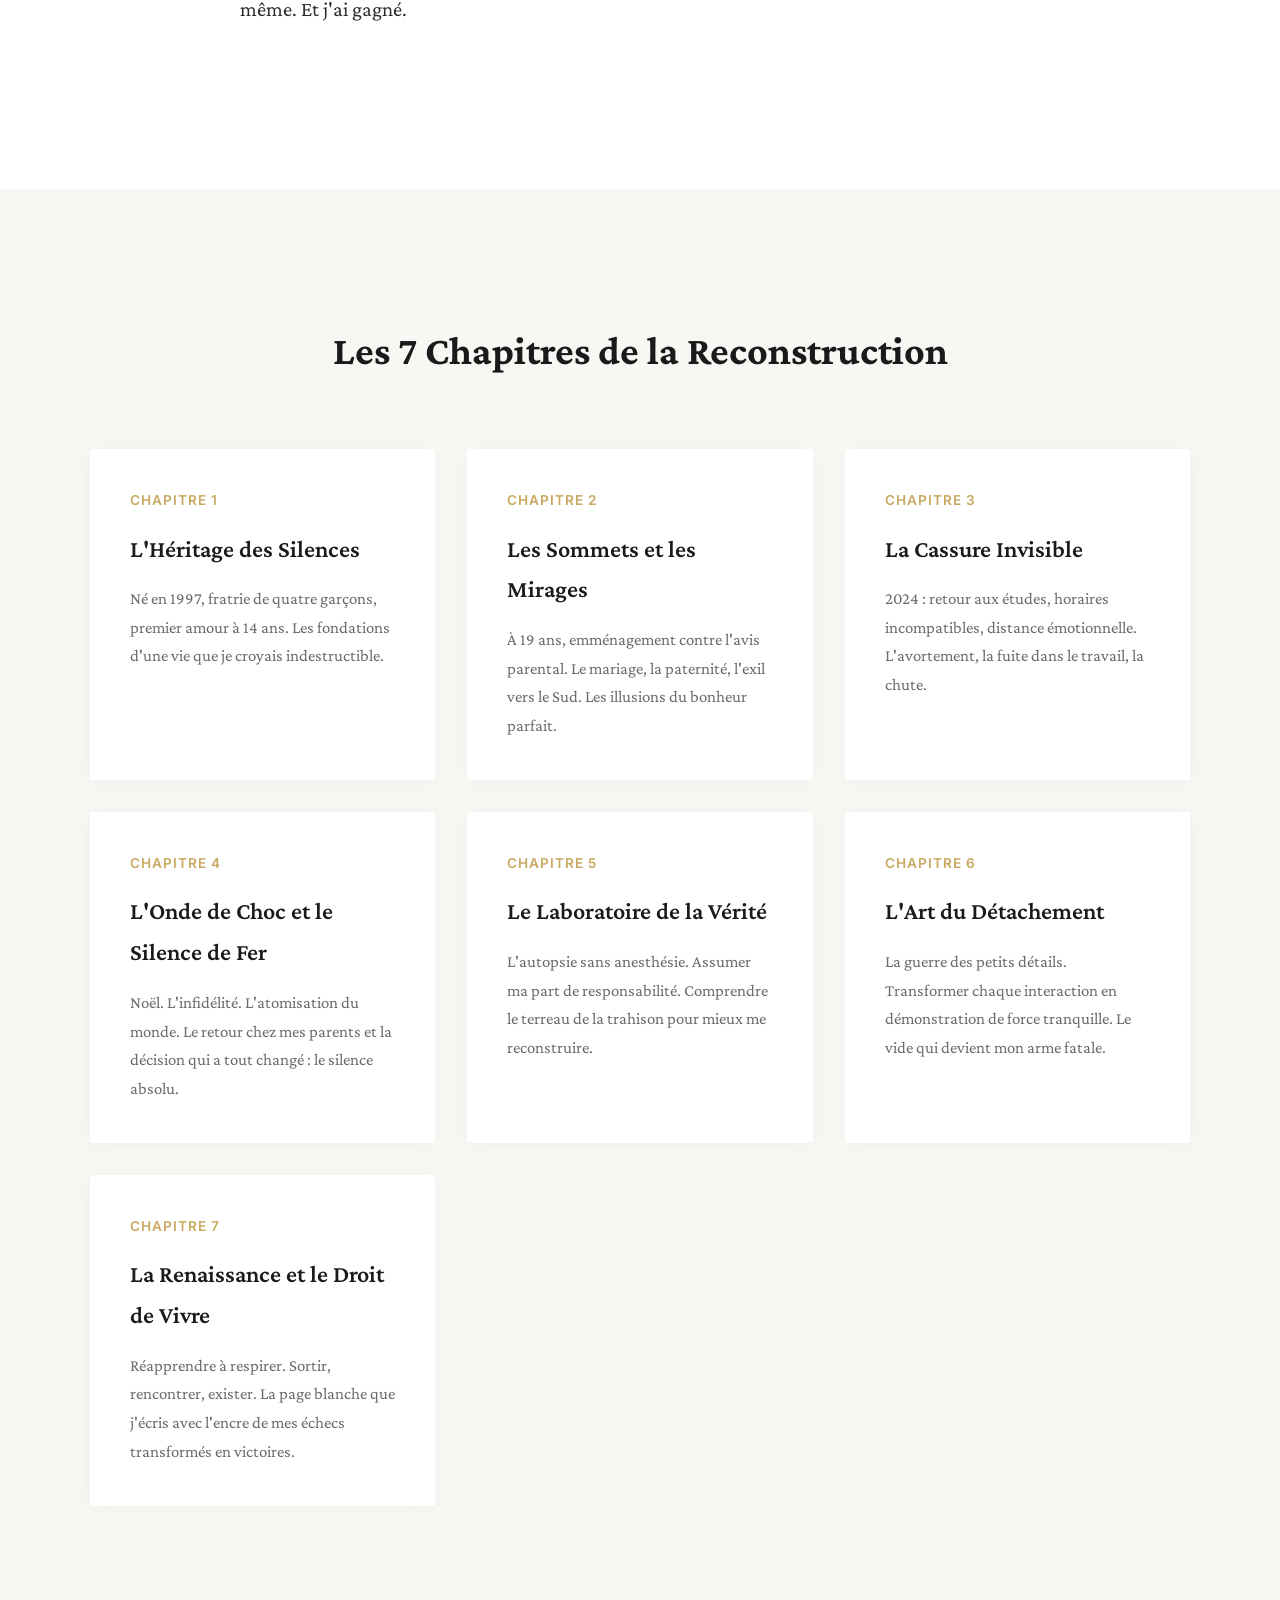
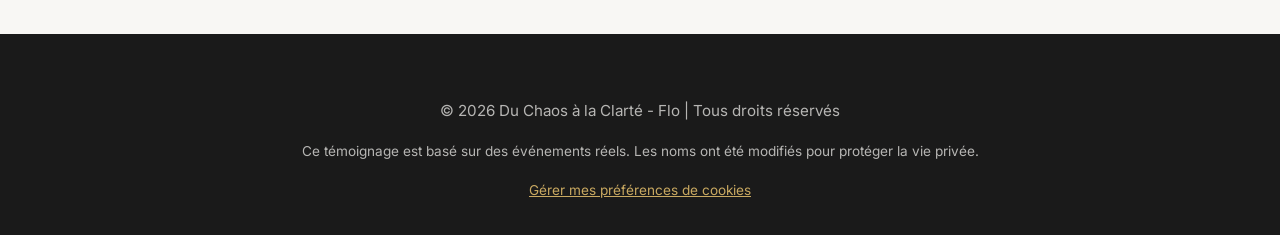
==== commit 71a4c01f: "Add files via upload" ====
--- a/index.html
+++ b/index.html
@@ -3,23 +3,23 @@
 <head>
     <meta charset="UTF-8">
     <meta name="viewport" content="width=device-width, initial-scale=1.0">
-    <title>Du Chaos à la Clarté - L'histoire de Flo</title>
-    <meta name="description" content="À 30 ans, ramasser les morceaux de sa vie pour en bâtir une nouvelle. L'histoire vraie d'un homme qui a transformé la trahison en renaissance.">
+    <title>Du Chaos à la Clarté : Guide de Résilience Paternelle | Flo</title>
+    <meta name="description" content="L'histoire authentique d'un père de 30 ans qui a reconstruit sa vie après une trahison. Un témoignage brut sur la résilience, le détachement et la reconstruction paternelle.">
+    <meta name="keywords" content="résilience paternelle, reconstruction après divorce, infidélité, père séparé, témoignage divorce, sortir de la trahison, détachement émotionnel">
     <meta name="google-adsense-account" content="ca-pub-9862184570673107">
     <link rel="preconnect" href="https://fonts.googleapis.com">
     <link rel="preconnect" href="https://fonts.gstatic.com" crossorigin>
-    <link href="https://fonts.googleapis.com/css2?family=Playfair+Display:wght@400;600;700;900&family=Lora:wght@400;500;600&family=Montserrat:wght@500;600;700&display=swap" rel="stylesheet">
-    <script async src="https://pagead2.googlesyndication.com/pagead/js/adsbygoogle.js?client=ca-pub-9862184570673107"
-     crossorigin="anonymous"></script>
+    <link href="https://fonts.googleapis.com/css2?family=Crimson+Pro:wght@300;400;600;700&family=Inter:wght@400;500;600&display=swap" rel="stylesheet">
+    
     <style>
         :root {
-            --noir-profond: #0a0a0a;
-            --blanc-casse: #faf8f5;
-            --or-ancien: #b8935f;
-            --rouge-braise: #8b3a3a;
-            --gris-pierre: #3d3d3d;
-            --gris-doux: #8a8a8a;
-            --beige-papier: #e8e4dd;
+            --primary-dark: #1a1a1a;
+            --primary-light: #f8f7f4;
+            --accent-gold: #c9a961;
+            --accent-rust: #a85741;
+            --text-dark: #2d2d2d;
+            --text-muted: #6b6b6b;
+            --border-subtle: #e5e3dd;
         }
 
         * {
@@ -29,9 +29,9 @@
         }
 
         body {
-            font-family: 'Lora', serif;
-            background: var(--blanc-casse);
-            color: var(--noir-profond);
+            font-family: 'Crimson Pro', serif;
+            background: var(--primary-light);
+            color: var(--text-dark);
             line-height: 1.7;
             overflow-x: hidden;
         }
@@ -41,84 +41,56 @@
             position: fixed;
             top: 0;
             width: 100%;
-            background: rgba(250, 248, 245, 0.98);
-            backdrop-filter: blur(12px);
-            border-bottom: 2px solid var(--beige-papier);
+            background: rgba(248, 247, 244, 0.95);
+            backdrop-filter: blur(10px);
+            border-bottom: 1px solid var(--border-subtle);
             z-index: 1000;
-            padding: 1.2rem 0;
-            box-shadow: 0 2px 20px rgba(0,0,0,0.05);
+            padding: 1.5rem 2rem;
         }
 
         nav .container {
-            max-width: 1400px;
+            max-width: 1200px;
             margin: 0 auto;
-            padding: 0 3rem;
             display: flex;
             justify-content: space-between;
             align-items: center;
         }
 
         .logo {
-            font-family: 'Playfair Display', serif;
-            font-size: 1.4rem;
-            font-weight: 900;
-            color: var(--noir-profond);
+            font-size: 1.1rem;
+            font-weight: 600;
+            color: var(--primary-dark);
             text-decoration: none;
-            letter-spacing: 1px;
-            text-transform: uppercase;
-        }
-
-        .logo span {
-            color: var(--rouge-braise);
+            letter-spacing: 0.5px;
         }
 
         .nav-links {
             display: flex;
-            gap: 3rem;
+            gap: 2rem;
             list-style: none;
         }
 
         .nav-links a {
-            color: var(--gris-pierre);
+            color: var(--text-muted);
             text-decoration: none;
-            font-family: 'Montserrat', sans-serif;
-            font-size: 0.9rem;
-            font-weight: 600;
-            letter-spacing: 0.5px;
-            text-transform: uppercase;
-            transition: all 0.3s ease;
-            position: relative;
-        }
-
-        .nav-links a::after {
-            content: '';
-            position: absolute;
-            bottom: -5px;
-            left: 0;
-            width: 0;
-            height: 2px;
-            background: var(--rouge-braise);
-            transition: width 0.3s ease;
+            font-size: 0.95rem;
+            transition: color 0.3s;
+            font-family: 'Inter', sans-serif;
         }
 
         .nav-links a:hover {
-            color: var(--rouge-braise);
-        }
-
-        .nav-links a:hover::after {
-            width: 100%;
+            color: var(--accent-rust);
         }
 
         /* Hero Section */
         .hero {
-            min-height: 100vh;
+            margin-top: 80px;
+            min-height: 85vh;
             display: flex;
             align-items: center;
             justify-content: center;
-            background: linear-gradient(135deg, var(--noir-profond) 0%, var(--gris-pierre) 100%);
             position: relative;
-            overflow: hidden;
-            padding: 6rem 2rem;
+            background: linear-gradient(135deg, #f8f7f4 0%, #ebe8e0 100%);
         }
 
         .hero::before {
@@ -129,23 +101,24 @@
             right: 0;
             bottom: 0;
             background: 
-                radial-gradient(circle at 20% 50%, rgba(184, 147, 95, 0.1) 0%, transparent 50%),
-                radial-gradient(circle at 80% 80%, rgba(139, 58, 58, 0.1) 0%, transparent 50%);
+                radial-gradient(circle at 20% 30%, rgba(201, 169, 97, 0.08) 0%, transparent 50%),
+                radial-gradient(circle at 80% 70%, rgba(168, 87, 65, 0.06) 0%, transparent 50%);
             pointer-events: none;
         }
 
         .hero-content {
             max-width: 900px;
+            padding: 3rem 2rem;
             text-align: center;
             position: relative;
             z-index: 1;
-            animation: fadeInUp 1.2s ease-out;
+            animation: fadeInUp 1s ease-out;
         }
 
         @keyframes fadeInUp {
             from {
                 opacity: 0;
-                transform: translateY(40px);
+                transform: translateY(30px);
             }
             to {
                 opacity: 1;
@@ -153,213 +126,441 @@
             }
         }
 
-        .hero-subtitle {
-            font-family: 'Montserrat', sans-serif;
-            font-size: 0.95rem;
-            letter-spacing: 3px;
-            color: var(--or-ancien);
-            text-transform: uppercase;
+        .hero h1 {
+            font-size: clamp(2.5rem, 6vw, 4.5rem);
+            font-weight: 700;
+            line-height: 1.1;
             margin-bottom: 1.5rem;
-            font-weight: 600;
-            animation: fadeInUp 1.2s ease-out 0.2s backwards;
-        }
-
-        .hero-title {
-            font-family: 'Playfair Display', serif;
-            font-size: clamp(3rem, 8vw, 6rem);
-            font-weight: 900;
-            color: var(--blanc-casse);
-            line-height: 1.1;
+            color: var(--primary-dark);
+            letter-spacing: -1px;
+        }
+
+        .hero .subtitle {
+            font-size: clamp(1.1rem, 2.5vw, 1.5rem);
+            color: var(--accent-rust);
             margin-bottom: 2rem;
-            letter-spacing: -1px;
-            animation: fadeInUp 1.2s ease-out 0.4s backwards;
-        }
-
-        .hero-description {
-            font-size: clamp(1.1rem, 2vw, 1.4rem);
-            color: rgba(250, 248, 245, 0.85);
-            line-height: 1.8;
+            font-weight: 400;
+            font-style: italic;
+        }
+
+        .hero .description {
+            font-size: 1.2rem;
+            color: var(--text-muted);
             max-width: 700px;
             margin: 0 auto 3rem;
-            animation: fadeInUp 1.2s ease-out 0.6s backwards;
+            line-height: 1.8;
         }
 
         .cta-button {
             display: inline-block;
-            padding: 1.2rem 3rem;
-            background: var(--rouge-braise);
-            color: var(--blanc-casse);
+            padding: 1rem 3rem;
+            background: var(--accent-rust);
+            color: white;
             text-decoration: none;
-            font-family: 'Montserrat', sans-serif;
+            font-family: 'Inter', sans-serif;
+            font-weight: 600;
+            font-size: 1rem;
+            border-radius: 2px;
+            transition: all 0.3s;
+            letter-spacing: 0.5px;
+            box-shadow: 0 4px 15px rgba(168, 87, 65, 0.2);
+        }
+
+        .cta-button:hover {
+            background: var(--primary-dark);
+            transform: translateY(-2px);
+            box-shadow: 0 6px 25px rgba(168, 87, 65, 0.3);
+        }
+
+        /* About Section */
+        .about {
+            padding: 8rem 2rem;
+            background: white;
+        }
+
+        .about .container {
+            max-width: 800px;
+            margin: 0 auto;
+        }
+
+        .section-title {
+            font-size: 2.5rem;
             font-weight: 700;
-            font-size: 1rem;
+            margin-bottom: 3rem;
+            text-align: center;
+            color: var(--primary-dark);
+        }
+
+        .about-text {
+            font-size: 1.3rem;
+            line-height: 2;
+            color: var(--text-dark);
+            margin-bottom: 2rem;
+        }
+
+        .quote {
+            border-left: 4px solid var(--accent-gold);
+            padding-left: 2rem;
+            margin: 3rem 0;
+            font-size: 1.4rem;
+            font-style: italic;
+            color: var(--text-muted);
+        }
+
+        /* Chapters Preview */
+        .chapters {
+            padding: 8rem 2rem;
+            background: var(--primary-light);
+        }
+
+        .chapters .container {
+            max-width: 1100px;
+            margin: 0 auto;
+        }
+
+        .chapter-grid {
+            display: grid;
+            grid-template-columns: repeat(auto-fit, minmax(300px, 1fr));
+            gap: 2rem;
+            margin-top: 4rem;
+        }
+
+        .chapter-card {
+            background: white;
+            padding: 2.5rem;
+            border-radius: 2px;
+            box-shadow: 0 2px 20px rgba(0, 0, 0, 0.04);
+            transition: all 0.3s;
+            text-decoration: none;
+            color: inherit;
+            display: block;
+        }
+
+        .chapter-card:hover {
+            transform: translateY(-5px);
+            box-shadow: 0 8px 30px rgba(0, 0, 0, 0.08);
+        }
+
+        .chapter-number {
+            font-family: 'Inter', sans-serif;
+            font-size: 0.85rem;
+            font-weight: 600;
+            color: var(--accent-gold);
             letter-spacing: 1px;
-            text-transform: uppercase;
-            border-radius: 2px;
-            transition: all 0.4s ease;
-            box-shadow: 0 8px 30px rgba(139, 58, 58, 0.4);
-            animation: fadeInUp 1.2s ease-out 0.8s backwards;
-        }
-
-        .cta-button:hover {
-            background: var(--or-ancien);
-            transform: translateY(-3px);
-            box-shadow: 0 12px 40px rgba(184, 147, 95, 0.5);
-        }
-
-        /* Chapters Section */
-        .chapters-section {
-            padding: 8rem 2rem;
-            background: var(--blanc-casse);
-        }
-
-        .section-header {
-            max-width: 1200px;
-            margin: 0 auto 5rem;
+            margin-bottom: 1rem;
+        }
+
+        .chapter-title {
+            font-size: 1.5rem;
+            font-weight: 600;
+            color: var(--primary-dark);
+            margin-bottom: 1rem;
+        }
+
+        .chapter-excerpt {
+            font-size: 1.05rem;
+            color: var(--text-muted);
+            line-height: 1.7;
+        }
+
+        /* Footer */
+        footer {
+            background: var(--primary-dark);
+            color: var(--primary-light);
+            padding: 4rem 2rem 2rem;
             text-align: center;
         }
 
-        .section-label {
-            font-family: 'Montserrat', sans-serif;
-            font-size: 0.85rem;
-            letter-spacing: 3px;
-            color: var(--or-ancien);
-            text-transform: uppercase;
-            margin-bottom: 1rem;
-            font-weight: 600;
-        }
-
-        .section-title {
-            font-family: 'Playfair Display', serif;
-            font-size: clamp(2.5rem, 5vw, 4rem);
-            font-weight: 900;
-            color: var(--noir-profond);
-            line-height: 1.2;
-        }
-
-        .chapters-grid {
+        footer p {
+            font-family: 'Inter', sans-serif;
+            font-size: 0.95rem;
+            opacity: 0.7;
+        }
+
+        /* Cookie Consent Banner */
+        .cookie-banner {
+            position: fixed;
+            bottom: 0;
+            left: 0;
+            right: 0;
+            background: linear-gradient(135deg, var(--primary-dark) 0%, #2d2d2d 100%);
+            color: var(--primary-light);
+            padding: 1.5rem 2rem;
+            box-shadow: 0 -4px 20px rgba(0, 0, 0, 0.3);
+            z-index: 10000;
+            display: none;
+            animation: slideUp 0.4s ease-out;
+        }
+
+        @keyframes slideUp {
+            from {
+                transform: translateY(100%);
+            }
+            to {
+                transform: translateY(0);
+            }
+        }
+
+        .cookie-banner.show {
+            display: block;
+        }
+
+        .cookie-content {
             max-width: 1200px;
             margin: 0 auto;
-            display: grid;
-            grid-template-columns: repeat(auto-fit, minmax(320px, 1fr));
-            gap: 2.5rem;
-        }
-
-        .chapter-card {
-            background: white;
-            border: 2px solid var(--beige-papier);
-            padding: 3rem 2.5rem;
-            text-decoration: none;
-            transition: all 0.4s ease;
-            position: relative;
-            overflow: hidden;
-        }
-
-        .chapter-card::before {
-            content: '';
-            position: absolute;
+            display: flex;
+            align-items: center;
+            justify-content: space-between;
+            gap: 2rem;
+        }
+
+        .cookie-text {
+            flex: 1;
+            font-family: 'Inter', sans-serif;
+            font-size: 0.95rem;
+            line-height: 1.6;
+        }
+
+        .cookie-text a {
+            color: var(--accent-gold);
+            text-decoration: underline;
+        }
+
+        .cookie-buttons {
+            display: flex;
+            gap: 1rem;
+            flex-wrap: wrap;
+        }
+
+        .cookie-btn {
+            padding: 0.75rem 1.5rem;
+            border: none;
+            border-radius: 2px;
+            font-family: 'Inter', sans-serif;
+            font-weight: 600;
+            font-size: 0.9rem;
+            cursor: pointer;
+            transition: all 0.3s;
+        }
+
+        .cookie-btn-accept {
+            background: var(--accent-rust);
+            color: white;
+        }
+
+        .cookie-btn-accept:hover {
+            background: var(--accent-gold);
+        }
+
+        .cookie-btn-refuse {
+            background: transparent;
+            color: var(--primary-light);
+            border: 2px solid var(--primary-light);
+        }
+
+        .cookie-btn-refuse:hover {
+            background: rgba(255, 255, 255, 0.1);
+        }
+
+        .cookie-btn-settings {
+            background: transparent;
+            color: var(--accent-gold);
+            border: 2px solid var(--accent-gold);
+        }
+
+        .cookie-btn-settings:hover {
+            background: rgba(201, 169, 97, 0.1);
+        }
+
+        /* Cookie Settings Modal */
+        .cookie-modal {
+            position: fixed;
             top: 0;
             left: 0;
-            width: 5px;
+            right: 0;
+            bottom: 0;
+            background: rgba(0, 0, 0, 0.8);
+            z-index: 10001;
+            display: none;
+            align-items: center;
+            justify-content: center;
+            padding: 2rem;
+        }
+
+        .cookie-modal.show {
+            display: flex;
+        }
+
+        .cookie-modal-content {
+            background: white;
+            border-radius: 4px;
+            max-width: 600px;
+            width: 100%;
+            max-height: 90vh;
+            overflow-y: auto;
+            padding: 2.5rem;
+            position: relative;
+        }
+
+        .cookie-modal-close {
+            position: absolute;
+            top: 1rem;
+            right: 1rem;
+            background: none;
+            border: none;
+            font-size: 2rem;
+            cursor: pointer;
+            color: var(--text-muted);
+            transition: color 0.3s;
+        }
+
+        .cookie-modal-close:hover {
+            color: var(--accent-rust);
+        }
+
+        .cookie-modal h2 {
+            font-size: 1.8rem;
+            margin-bottom: 1.5rem;
+            color: var(--primary-dark);
+        }
+
+        .cookie-category {
+            margin-bottom: 1.5rem;
+            padding-bottom: 1.5rem;
+            border-bottom: 1px solid var(--border-subtle);
+        }
+
+        .cookie-category:last-child {
+            border-bottom: none;
+        }
+
+        .cookie-category-header {
+            display: flex;
+            justify-content: space-between;
+            align-items: center;
+            margin-bottom: 0.5rem;
+        }
+
+        .cookie-category h3 {
+            font-size: 1.2rem;
+            color: var(--primary-dark);
+        }
+
+        .cookie-category p {
+            font-family: 'Inter', sans-serif;
+            font-size: 0.9rem;
+            color: var(--text-muted);
+            line-height: 1.6;
+        }
+
+        .cookie-toggle {
+            position: relative;
+            width: 50px;
+            height: 26px;
+        }
+
+        .cookie-toggle input {
+            opacity: 0;
+            width: 0;
             height: 0;
-            background: var(--rouge-braise);
-            transition: height 0.4s ease;
-        }
-
-        .chapter-card:hover {
-            transform: translateY(-5px);
-            box-shadow: 0 15px 40px rgba(0,0,0,0.1);
-            border-color: var(--or-ancien);
-        }
-
-        .chapter-card:hover::before {
-            height: 100%;
-        }
-
-        .chapter-number {
-            font-family: 'Montserrat', sans-serif;
-            font-size: 0.75rem;
-            letter-spacing: 2px;
-            color: var(--or-ancien);
-            text-transform: uppercase;
-            font-weight: 700;
-            margin-bottom: 1rem;
-        }
-
-        .chapter-card-title {
-            font-family: 'Playfair Display', serif;
-            font-size: 1.8rem;
-            font-weight: 700;
-            color: var(--noir-profond);
-            line-height: 1.3;
-            margin-bottom: 1rem;
-        }
-
-        .chapter-excerpt {
-            font-size: 1rem;
-            color: var(--gris-doux);
-            line-height: 1.7;
-        }
-
-        /* Footer */
-        footer {
-            background: var(--noir-profond);
-            color: var(--blanc-casse);
-            padding: 4rem 2rem 3rem;
-            text-align: center;
-        }
-
-        .footer-content {
-            max-width: 1200px;
-            margin: 0 auto;
-        }
-
-        .footer-title {
-            font-family: 'Playfair Display', serif;
-            font-size: 2rem;
-            font-weight: 700;
-            margin-bottom: 1rem;
-        }
-
-        .footer-text {
-            font-family: 'Montserrat', sans-serif;
-            font-size: 0.9rem;
+        }
+
+        .cookie-slider {
+            position: absolute;
+            cursor: pointer;
+            top: 0;
+            left: 0;
+            right: 0;
+            bottom: 0;
+            background-color: #ccc;
+            transition: 0.3s;
+            border-radius: 26px;
+        }
+
+        .cookie-slider:before {
+            position: absolute;
+            content: "";
+            height: 20px;
+            width: 20px;
+            left: 3px;
+            bottom: 3px;
+            background-color: white;
+            transition: 0.3s;
+            border-radius: 50%;
+        }
+
+        input:checked + .cookie-slider {
+            background-color: var(--accent-rust);
+        }
+
+        input:checked + .cookie-slider:before {
+            transform: translateX(24px);
+        }
+
+        input:disabled + .cookie-slider {
+            background-color: var(--accent-gold);
+            cursor: not-allowed;
             opacity: 0.7;
-            letter-spacing: 0.5px;
-        }
-
-        /* Mobile Responsiveness */
+        }
+
+        .cookie-modal-actions {
+            display: flex;
+            gap: 1rem;
+            margin-top: 2rem;
+        }
+
+        .cookie-modal-actions button {
+            flex: 1;
+        }
+
+        /* Cookie Settings Link in Footer */
+        .cookie-settings-link {
+            display: inline-block;
+            margin-top: 1rem;
+            color: var(--accent-gold);
+            text-decoration: underline;
+            cursor: pointer;
+            font-family: 'Inter', sans-serif;
+            font-size: 0.85rem;
+        }
+
+        .cookie-settings-link:hover {
+            color: var(--primary-light);
+        }
+
+        /* Responsive */
         @media (max-width: 768px) {
-            nav .container {
-                padding: 0 1.5rem;
-            }
-
-            .nav-links {
+            nav .nav-links {
                 display: none;
             }
 
-            .logo {
-                font-size: 1.1rem;
-            }
-
             .hero {
-                padding: 5rem 1.5rem;
-            }
-
-            .hero-title {
-                margin-bottom: 1.5rem;
-            }
-
-            .chapters-section {
-                padding: 5rem 1.5rem;
-            }
-
-            .chapters-grid {
+                min-height: 70vh;
+            }
+
+            .chapter-grid {
                 grid-template-columns: 1fr;
-                gap: 2rem;
-            }
-
-            .chapter-card {
+            }
+
+            .about, .chapters {
+                padding: 4rem 1.5rem;
+            }
+
+            .cookie-content {
+                flex-direction: column;
+                align-items: flex-start;
+            }
+
+            .cookie-buttons {
+                width: 100%;
+            }
+
+            .cookie-btn {
+                flex: 1;
+                min-width: 120px;
+            }
+
+            .cookie-modal-content {
                 padding: 2rem 1.5rem;
             }
         }
@@ -368,109 +569,348 @@
 <body>
     <nav>
         <div class="container">
-            <a href="index.html" class="logo">Du Chaos <span>à la</span> Clarté</a>
+            <a href="index.html" class="logo">DU CHAOS À LA CLARTÉ</a>
             <ul class="nav-links">
+                <li><a href="#about">À propos</a></li>
                 <li><a href="#chapters">Chapitres</a></li>
-                <li><a href="#about">À propos</a></li>
             </ul>
         </div>
     </nav>
 
     <section class="hero">
         <div class="hero-content">
-            <div class="hero-subtitle">Une Histoire Vraie</div>
-            <h1 class="hero-title">Du Chaos à la Clarté</h1>
-            <p class="hero-description">
-                À 30 ans, ramasser les morceaux de sa vie pour en bâtir une nouvelle. 
-                L'histoire d'un homme qui a transformé la trahison en renaissance.
+            <h1>Du Chaos à la Clarté</h1>
+            <p class="subtitle">Guide de Résilience Paternelle</p>
+            <p class="description">
+                L'histoire vraie d'un homme de 30 ans qui a reconstruit sa vie après une trahison. 
+                Un témoignage brut sur la reconstruction, le détachement et la force paternelle.
             </p>
-            <a href="#chapters" class="cta-button">Commencer la lecture</a>
+            <a href="chapitre-1.html" class="cta-button">Commencer la lecture</a>
         </div>
     </section>
 
-    <section id="chapters" class="chapters-section">
-        <div class="section-header">
-            <div class="section-label">Les Sept Chapitres</div>
-            <h2 class="section-title">Le Parcours de Flo</h2>
-        </div>
-
-        <div class="chapters-grid">
-            <a href="chapitre-1.html" class="chapter-card">
-                <div class="chapter-number">Chapitre 1</div>
-                <h3 class="chapter-card-title">L'Héritage des Silences</h3>
-                <p class="chapter-excerpt">
-                    Né en 1997, premier amour à 14 ans. Les fondations d'une vie que je croyais indestructible.
-                </p>
-            </a>
-
-            <a href="chapitre-2.html" class="chapter-card">
-                <div class="chapter-number">Chapitre 2</div>
-                <h3 class="chapter-card-title">Les Sommets et les Mirages</h3>
-                <p class="chapter-excerpt">
-                    À 19 ans, emménagement contre l'avis parental. Le mariage, la paternité, l'exil vers le Sud.
-                </p>
-            </a>
-
-            <a href="chapitre-3.html" class="chapter-card">
-                <div class="chapter-number">Chapitre 3</div>
-                <h3 class="chapter-card-title">La Cassure Invisible</h3>
-                <p class="chapter-excerpt">
-                    2024 : retour aux études, horaires incompatibles, distance émotionnelle. L'avortement, la fuite dans le travail.
-                </p>
-            </a>
-
-            <a href="chapitre-4.html" class="chapter-card">
-                <div class="chapter-number">Chapitre 4</div>
-                <h3 class="chapter-card-title">L'Onde de Choc et le Silence de Fer</h3>
-                <p class="chapter-excerpt">
-                    Noël. L'infidélité. L'atomisation du monde. La décision qui a tout changé : le silence absolu.
-                </p>
-            </a>
-
-            <a href="chapitre-5.html" class="chapter-card">
-                <div class="chapter-number">Chapitre 5</div>
-                <h3 class="chapter-card-title">Le Laboratoire de la Vérité</h3>
-                <p class="chapter-excerpt">
-                    L'autopsie sans anesthésie. Assumer ma part de responsabilité pour mieux me reconstruire.
-                </p>
-            </a>
-
-            <a href="chapitre-6.html" class="chapter-card">
-                <div class="chapter-number">Chapitre 6</div>
-                <h3 class="chapter-card-title">L'Art du Détachement</h3>
-                <p class="chapter-excerpt">
-                    La guerre des petits détails. Transformer chaque interaction en démonstration de force tranquille.
-                </p>
-            </a>
-
-            <a href="chapitre-7.html" class="chapter-card">
-                <div class="chapter-number">Chapitre 7</div>
-                <h3 class="chapter-card-title">La Renaissance et le Droit de Vivre</h3>
-                <p class="chapter-excerpt">
-                    Réapprendre à respirer. Sortir, rencontrer, exister. La page blanche que j'écris avec mes échecs transformés en victoires.
-                </p>
-            </a>
+    <!-- AdSense Placement 1 - Homepage Display -->
+    <div id="ad-1" style="text-align: center; margin: 3rem 0; display: none;">
+        <ins class="adsbygoogle"
+             style="display:block"
+             data-ad-client="ca-pub-9862184570673107"
+             data-ad-slot="8869733553"
+             data-ad-format="auto"
+             data-full-width-responsive="true"></ins>
+    </div>
+
+    <section id="about" class="about">
+        <div class="container">
+            <h2 class="section-title">Un témoignage qui libère</h2>
+            <p class="about-text">
+                Je m'appelle Flo. À 30 ans, après 14 ans de relation, deux enfants, et une vie que je pensais 
+                solidement ancrée, tout s'est effondré. L'infidélité, le retour chez mes parents, la reconstruction 
+                depuis zéro.
+            </p>
+            <p class="about-text">
+                Ce site n'est pas qu'un témoignage. C'est un guide de survie pour tous ceux qui traversent 
+                l'enfer de la trahison, du divorce, de la séparation. Pour les pères qui se demandent comment 
+                rester dignes face à la tempête.
+            </p>
+            <div class="quote">
+                "Le silence est ta seule armure. En te taisant, tu reprends le pouvoir que la trahison t'a volé."
+            </div>
+            <p class="about-text">
+                Entre janvier et mai 2026, j'ai transformé ma chute en laboratoire de résilience. 
+                J'ai appris que la reconstruction n'est pas un long fleuve tranquille, mais une bataille 
+                quotidienne contre soi-même. Et j'ai gagné.
+            </p>
         </div>
     </section>
 
-    <!-- AdSense Placement -->
-    <div style="max-width: 800px; margin: 3rem auto; padding: 0 2rem;">
+    <!-- AdSense Placement 2 - In-Article -->
+    <div id="ad-2" style="text-align: center; margin: 3rem 0; display: none;">
+        <ins class="adsbygoogle"
+             style="display:block"
+             data-ad-format="autorelaxed"
+             data-ad-client="ca-pub-9862184570673107"
+             data-ad-slot="7221520674"></ins>
+    </div>
+
+    <section id="chapters" class="chapters">
+        <div class="container">
+            <h2 class="section-title">Les 7 Chapitres de la Reconstruction</h2>
+            
+            <div class="chapter-grid">
+                <a href="chapitre-1.html" class="chapter-card">
+                    <div class="chapter-number">CHAPITRE 1</div>
+                    <h3 class="chapter-title">L'Héritage des Silences</h3>
+                    <p class="chapter-excerpt">
+                        Né en 1997, fratrie de quatre garçons, premier amour à 14 ans. 
+                        Les fondations d'une vie que je croyais indestructible.
+                    </p>
+                </a>
+
+                <a href="chapitre-2.html" class="chapter-card">
+                    <div class="chapter-number">CHAPITRE 2</div>
+                    <h3 class="chapter-title">Les Sommets et les Mirages</h3>
+                    <p class="chapter-excerpt">
+                        À 19 ans, emménagement contre l'avis parental. Le mariage, la paternité, 
+                        l'exil vers le Sud. Les illusions du bonheur parfait.
+                    </p>
+                </a>
+
+                <a href="chapitre-3.html" class="chapter-card">
+                    <div class="chapter-number">CHAPITRE 3</div>
+                    <h3 class="chapter-title">La Cassure Invisible</h3>
+                    <p class="chapter-excerpt">
+                        2024 : retour aux études, horaires incompatibles, distance émotionnelle. 
+                        L'avortement, la fuite dans le travail, la chute.
+                    </p>
+                </a>
+
+                <a href="chapitre-4.html" class="chapter-card">
+                    <div class="chapter-number">CHAPITRE 4</div>
+                    <h3 class="chapter-title">L'Onde de Choc et le Silence de Fer</h3>
+                    <p class="chapter-excerpt">
+                        Noël. L'infidélité. L'atomisation du monde. Le retour chez mes parents 
+                        et la décision qui a tout changé : le silence absolu.
+                    </p>
+                </a>
+
+                <a href="chapitre-5.html" class="chapter-card">
+                    <div class="chapter-number">CHAPITRE 5</div>
+                    <h3 class="chapter-title">Le Laboratoire de la Vérité</h3>
+                    <p class="chapter-excerpt">
+                        L'autopsie sans anesthésie. Assumer ma part de responsabilité. 
+                        Comprendre le terreau de la trahison pour mieux me reconstruire.
+                    </p>
+                </a>
+
+                <a href="chapitre-6.html" class="chapter-card">
+                    <div class="chapter-number">CHAPITRE 6</div>
+                    <h3 class="chapter-title">L'Art du Détachement</h3>
+                    <p class="chapter-excerpt">
+                        La guerre des petits détails. Transformer chaque interaction en démonstration 
+                        de force tranquille. Le vide qui devient mon arme fatale.
+                    </p>
+                </a>
+
+                <a href="chapitre-7.html" class="chapter-card">
+                    <div class="chapter-number">CHAPITRE 7</div>
+                    <h3 class="chapter-title">La Renaissance et le Droit de Vivre</h3>
+                    <p class="chapter-excerpt">
+                        Réapprendre à respirer. Sortir, rencontrer, exister. 
+                        La page blanche que j'écris avec l'encre de mes échecs transformés en victoires.
+                    </p>
+                </a>
+            </div>
+        </div>
+    </section>
+
+    <!-- AdSense Placement 3 - Fin de page -->
+    <div id="ad-3" style="text-align: center; margin: 3rem 0; display: none;">
         <ins class="adsbygoogle"
              style="display:block"
              data-ad-client="ca-pub-9862184570673107"
              data-ad-slot="8542430499"
              data-ad-format="auto"
              data-full-width-responsive="true"></ins>
-        <script>
-             (adsbygoogle = window.adsbygoogle || []).push({});
-        </script>
     </div>
 
     <footer>
-        <div class="footer-content">
-            <h3 class="footer-title">Du Chaos à la Clarté</h3>
-            <p class="footer-text">&copy; 2026 Flo | Tous droits réservés</p>
+        <p>&copy; 2026 Du Chaos à la Clarté - Flo | Tous droits réservés</p>
+        <p style="margin-top: 1rem; font-size: 0.85rem;">
+            Ce témoignage est basé sur des événements réels. Les noms ont été modifiés pour protéger la vie privée.
+        </p>
+        <a class="cookie-settings-link" onclick="openCookieSettings()">Gérer mes préférences de cookies</a>
+    </footer>
+
+    <!-- Cookie Consent Banner -->
+    <div id="cookieBanner" class="cookie-banner">
+        <div class="cookie-content">
+            <div class="cookie-text">
+                <strong>🍪 Nous utilisons des cookies</strong><br>
+                Ce site utilise des cookies pour améliorer votre expérience, analyser le trafic (Google Analytics) et afficher des publicités pertinentes (Google AdSense). En cliquant sur "Accepter tout", vous acceptez l'utilisation de tous les cookies.
+            </div>
+            <div class="cookie-buttons">
+                <button class="cookie-btn cookie-btn-accept" onclick="acceptAllCookies()">Accepter tout</button>
+                <button class="cookie-btn cookie-btn-refuse" onclick="refuseAllCookies()">Tout refuser</button>
+                <button class="cookie-btn cookie-btn-settings" onclick="openCookieSettings()">Personnaliser</button>
+            </div>
         </div>
-    </footer>
+    </div>
+
+    <!-- Cookie Settings Modal -->
+    <div id="cookieModal" class="cookie-modal">
+        <div class="cookie-modal-content">
+            <button class="cookie-modal-close" onclick="closeCookieSettings()">&times;</button>
+            <h2>Paramètres des cookies</h2>
+            
+            <div class="cookie-category">
+                <div class="cookie-category-header">
+                    <h3>🔒 Cookies essentiels</h3>
+                    <label class="cookie-toggle">
+                        <input type="checkbox" checked disabled>
+                        <span class="cookie-slider"></span>
+                    </label>
+                </div>
+                <p>Ces cookies sont nécessaires au fonctionnement du site et ne peuvent pas être désactivés. Ils permettent de mémoriser vos préférences de cookies.</p>
+            </div>
+
+            <div class="cookie-category">
+                <div class="cookie-category-header">
+                    <h3>📊 Google Analytics</h3>
+                    <label class="cookie-toggle">
+                        <input type="checkbox" id="analytics-toggle" onchange="updateCookiePreferences()">
+                        <span class="cookie-slider"></span>
+                    </label>
+                </div>
+                <p>Ces cookies nous permettent de mesurer l'audience du site, de comprendre comment vous utilisez nos pages et d'améliorer votre expérience. ID de mesure : G-CKVQVT0CNR</p>
+            </div>
+
+            <div class="cookie-category">
+                <div class="cookie-category-header">
+                    <h3>💰 Google AdSense</h3>
+                    <label class="cookie-toggle">
+                        <input type="checkbox" id="ads-toggle" onchange="updateCookiePreferences()">
+                        <span class="cookie-slider"></span>
+                    </label>
+                </div>
+                <p>Ces cookies permettent d'afficher des publicités pertinentes et de financer ce site gratuit. Les données collectées sont anonymisées et conformes au RGPD. ID compte : ca-pub-9862184570673107</p>
+            </div>
+
+            <div class="cookie-modal-actions">
+                <button class="cookie-btn cookie-btn-refuse" onclick="saveAndCloseCookies()">Enregistrer mes choix</button>
+                <button class="cookie-btn cookie-btn-accept" onclick="acceptAllCookies()">Accepter tout</button>
+            </div>
+        </div>
+    </div>
+
+    <!-- Cookie Consent Script -->
+    <script>
+        // Vérifier si l'utilisateur a déjà fait son choix
+        function checkCookieConsent() {
+            const consent = localStorage.getItem('cookieConsent');
+            if (!consent) {
+                // Afficher la bannière après 1 seconde
+                setTimeout(() => {
+                    document.getElementById('cookieBanner').classList.add('show');
+                }, 1000);
+            } else {
+                // Charger les scripts selon les préférences
+                loadScriptsBasedOnConsent(JSON.parse(consent));
+            }
+        }
+
+        // Accepter tous les cookies
+        function acceptAllCookies() {
+            const consent = {
+                essential: true,
+                analytics: true,
+                ads: true
+            };
+            localStorage.setItem('cookieConsent', JSON.stringify(consent));
+            document.getElementById('cookieBanner').classList.remove('show');
+            loadScriptsBasedOnConsent(consent);
+        }
+
+        // Refuser tous les cookies (sauf essentiels)
+        function refuseAllCookies() {
+            const consent = {
+                essential: true,
+                analytics: false,
+                ads: false
+            };
+            localStorage.setItem('cookieConsent', JSON.stringify(consent));
+            document.getElementById('cookieBanner').classList.remove('show');
+        }
+
+        // Ouvrir les paramètres
+        function openCookieSettings() {
+            document.getElementById('cookieBanner').classList.remove('show');
+            document.getElementById('cookieModal').classList.add('show');
+            
+            // Charger les préférences actuelles
+            const consent = JSON.parse(localStorage.getItem('cookieConsent') || '{"analytics":false,"ads":false}');
+            document.getElementById('analytics-toggle').checked = consent.analytics;
+            document.getElementById('ads-toggle').checked = consent.ads;
+        }
+
+        // Fermer les paramètres
+        function closeCookieSettings() {
+            document.getElementById('cookieModal').classList.remove('show');
+        }
+
+        // Sauvegarder et fermer
+        function saveAndCloseCookies() {
+            const consent = {
+                essential: true,
+                analytics: document.getElementById('analytics-toggle').checked,
+                ads: document.getElementById('ads-toggle').checked
+            };
+            localStorage.setItem('cookieConsent', JSON.stringify(consent));
+            document.getElementById('cookieModal').classList.remove('show');
+            loadScriptsBasedOnConsent(consent);
+        }
+
+        // Mettre à jour les préférences en temps réel
+        function updateCookiePreferences() {
+            // Juste pour l'UI, la sauvegarde se fait au clic sur "Enregistrer"
+        }
+
+        // Charger les scripts selon le consentement
+        function loadScriptsBasedOnConsent(consent) {
+            // Google Analytics
+            if (consent.analytics) {
+                loadGoogleAnalytics();
+            }
+
+            // Google AdSense
+            if (consent.ads) {
+                loadGoogleAdSense();
+            }
+        }
+
+        // Charger Google Analytics
+        function loadGoogleAnalytics() {
+            // Vérifier si déjà chargé
+            if (window.gtag) return;
+
+            const script = document.createElement('script');
+            script.async = true;
+            script.src = 'https://www.googletagmanager.com/gtag/js?id=G-CKVQVT0CNR';
+            document.head.appendChild(script);
+
+            script.onload = function() {
+                window.dataLayer = window.dataLayer || [];
+                function gtag(){dataLayer.push(arguments);}
+                gtag('js', new Date());
+                gtag('config', 'G-CKVQVT0CNR');
+            };
+        }
+
+        // Charger Google AdSense
+        function loadGoogleAdSense() {
+            // Vérifier si déjà chargé
+            if (window.adsbygoogle) return;
+
+            const script = document.createElement('script');
+            script.async = true;
+            script.src = 'https://pagead2.googlesyndication.com/pagead/js/adsbygoogle.js?client=ca-pub-9862184570673107';
+            script.crossOrigin = 'anonymous';
+            document.head.appendChild(script);
+
+            script.onload = function() {
+                // Afficher les emplacements publicitaires
+                document.getElementById('ad-1').style.display = 'block';
+                document.getElementById('ad-2').style.display = 'block';
+                document.getElementById('ad-3').style.display = 'block';
+
+                // Initialiser les pubs
+                (adsbygoogle = window.adsbygoogle || []).push({});
+                (adsbygoogle = window.adsbygoogle || []).push({});
+                (adsbygoogle = window.adsbygoogle || []).push({});
+            };
+        }
+
+        // Démarrer au chargement de la page
+        document.addEventListener('DOMContentLoaded', checkCookieConsent);
+    </script>
 </body>
 </html>
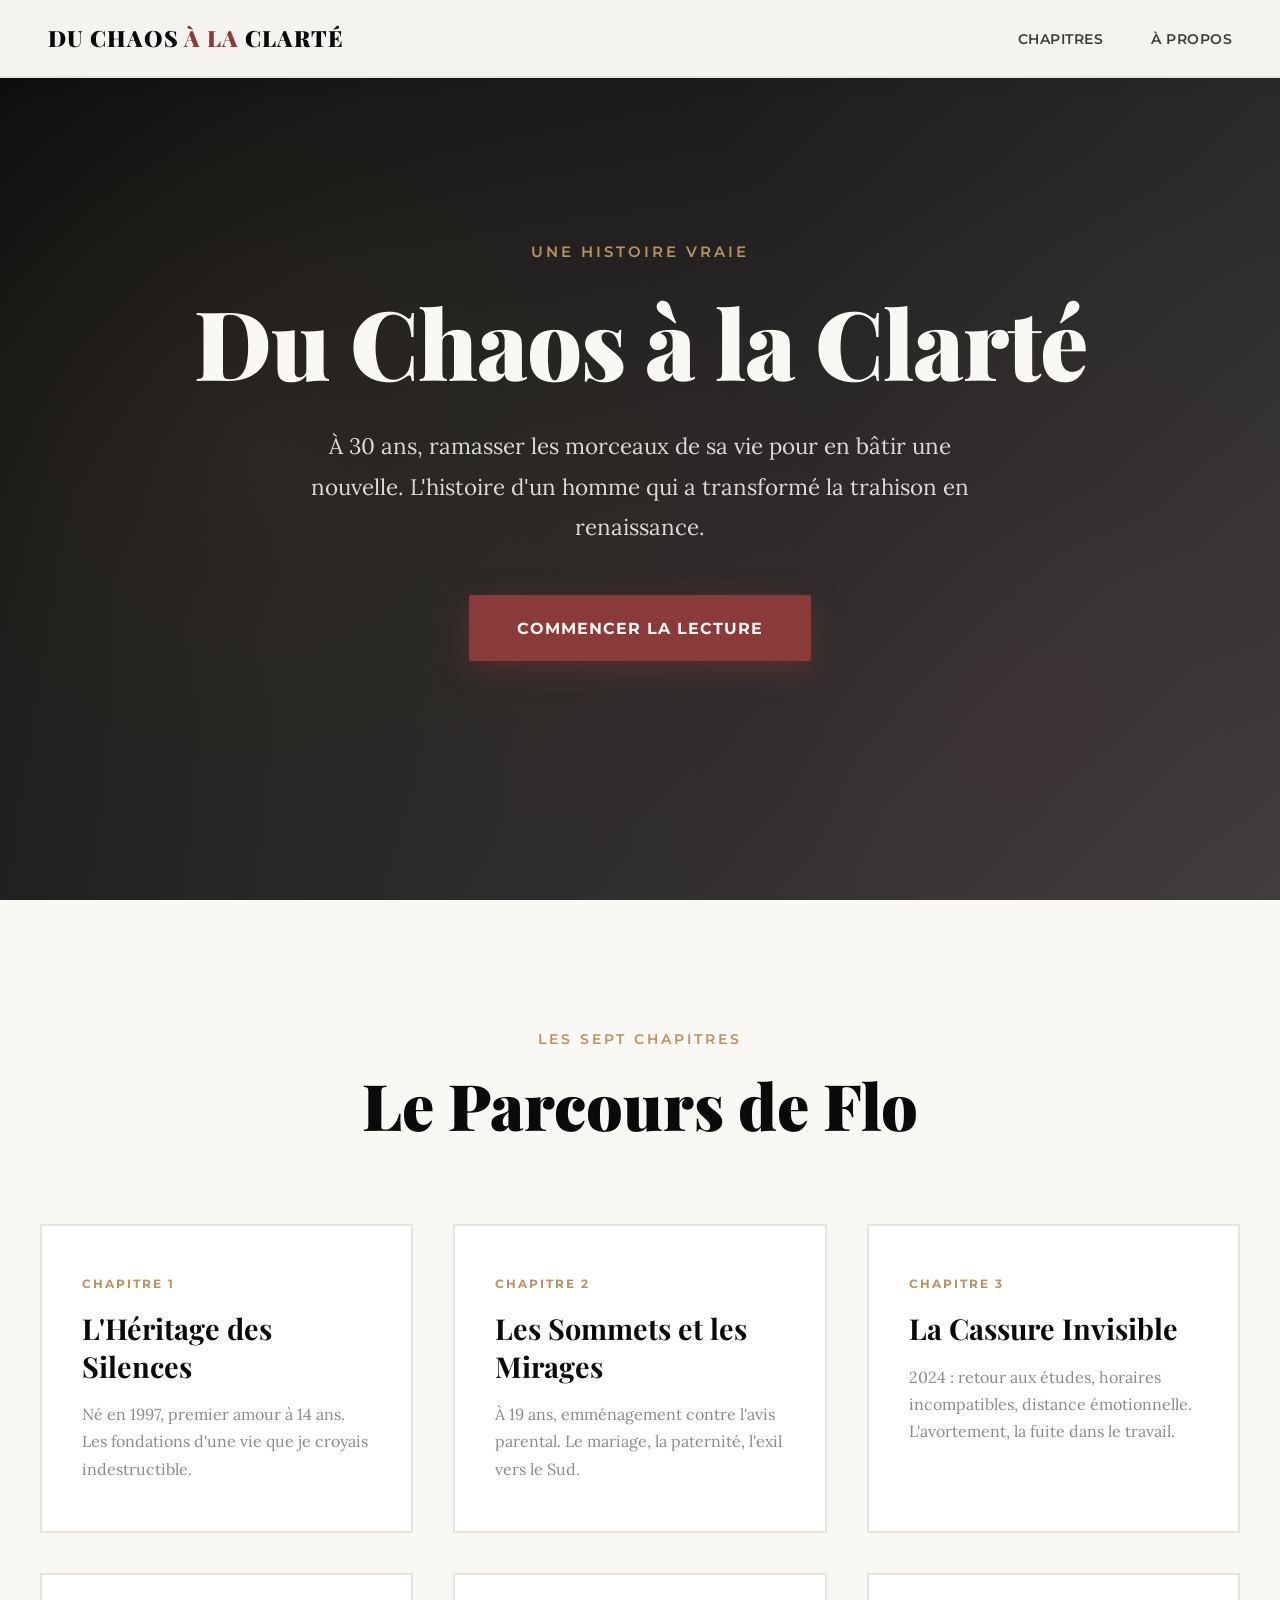
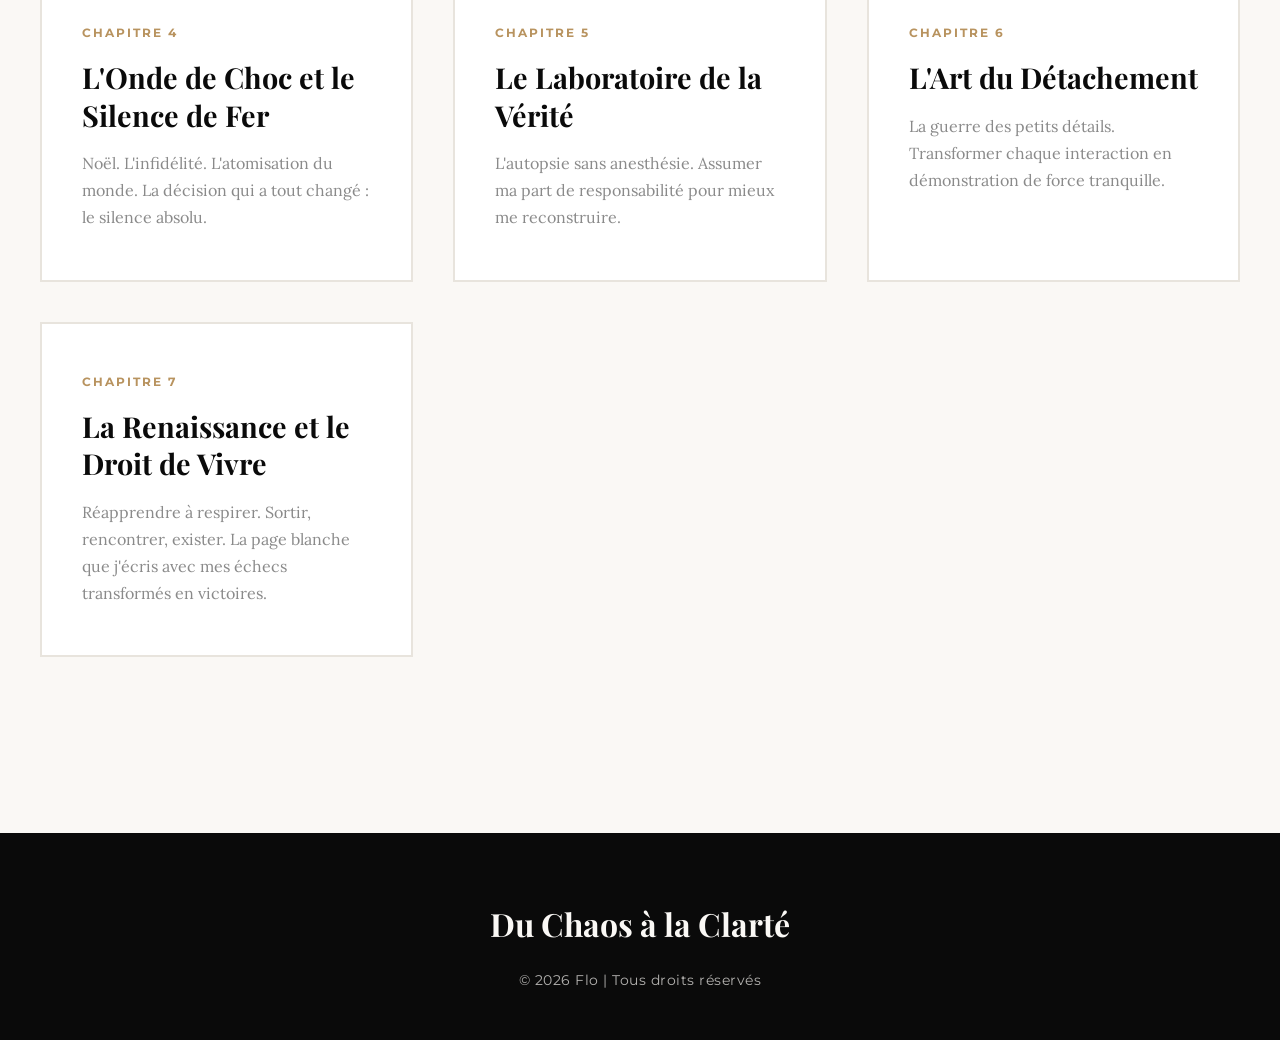
==== commit 890f386d: "Add files via upload" ====
--- a/index.html
+++ b/index.html
@@ -1,25 +1,34 @@
 <!DOCTYPE html>
 <html lang="fr">
 <head>
+<!-- Google tag (gtag.js) -->
+    <script async src="https://www.googletagmanager.com/gtag/js?id=G-CKVQVT0CNR"></script>
+    <script>
+        window.dataLayer = window.dataLayer || [];
+        function gtag(){dataLayer.push(arguments);}
+        gtag('js', new Date());
+        gtag('config', 'G-CKVQVT0CNR');
+    </script>
+
     <meta charset="UTF-8">
     <meta name="viewport" content="width=device-width, initial-scale=1.0">
-    <title>Du Chaos à la Clarté : Guide de Résilience Paternelle | Flo</title>
-    <meta name="description" content="L'histoire authentique d'un père de 30 ans qui a reconstruit sa vie après une trahison. Un témoignage brut sur la résilience, le détachement et la reconstruction paternelle.">
-    <meta name="keywords" content="résilience paternelle, reconstruction après divorce, infidélité, père séparé, témoignage divorce, sortir de la trahison, détachement émotionnel">
+    <title>Du Chaos à la Clarté - L'histoire de Flo</title>
+    <meta name="description" content="À 30 ans, ramasser les morceaux de sa vie pour en bâtir une nouvelle. L'histoire vraie d'un homme qui a transformé la trahison en renaissance.">
     <meta name="google-adsense-account" content="ca-pub-9862184570673107">
     <link rel="preconnect" href="https://fonts.googleapis.com">
     <link rel="preconnect" href="https://fonts.gstatic.com" crossorigin>
-    <link href="https://fonts.googleapis.com/css2?family=Crimson+Pro:wght@300;400;600;700&family=Inter:wght@400;500;600&display=swap" rel="stylesheet">
-    
+    <link href="https://fonts.googleapis.com/css2?family=Playfair+Display:wght@400;600;700;900&family=Lora:wght@400;500;600&family=Montserrat:wght@500;600;700&display=swap" rel="stylesheet">
+    <script async src="https://pagead2.googlesyndication.com/pagead/js/adsbygoogle.js?client=ca-pub-9862184570673107"
+     crossorigin="anonymous"></script>
     <style>
         :root {
-            --primary-dark: #1a1a1a;
-            --primary-light: #f8f7f4;
-            --accent-gold: #c9a961;
-            --accent-rust: #a85741;
-            --text-dark: #2d2d2d;
-            --text-muted: #6b6b6b;
-            --border-subtle: #e5e3dd;
+            --noir-profond: #0a0a0a;
+            --blanc-casse: #faf8f5;
+            --or-ancien: #b8935f;
+            --rouge-braise: #8b3a3a;
+            --gris-pierre: #3d3d3d;
+            --gris-doux: #8a8a8a;
+            --beige-papier: #e8e4dd;
         }
 
         * {
@@ -29,9 +38,9 @@
         }
 
         body {
-            font-family: 'Crimson Pro', serif;
-            background: var(--primary-light);
-            color: var(--text-dark);
+            font-family: 'Lora', serif;
+            background: var(--blanc-casse);
+            color: var(--noir-profond);
             line-height: 1.7;
             overflow-x: hidden;
         }
@@ -41,56 +50,84 @@
             position: fixed;
             top: 0;
             width: 100%;
-            background: rgba(248, 247, 244, 0.95);
-            backdrop-filter: blur(10px);
-            border-bottom: 1px solid var(--border-subtle);
+            background: rgba(250, 248, 245, 0.98);
+            backdrop-filter: blur(12px);
+            border-bottom: 2px solid var(--beige-papier);
             z-index: 1000;
-            padding: 1.5rem 2rem;
+            padding: 1.2rem 0;
+            box-shadow: 0 2px 20px rgba(0,0,0,0.05);
         }
 
         nav .container {
-            max-width: 1200px;
+            max-width: 1400px;
             margin: 0 auto;
+            padding: 0 3rem;
             display: flex;
             justify-content: space-between;
             align-items: center;
         }
 
         .logo {
-            font-size: 1.1rem;
-            font-weight: 600;
-            color: var(--primary-dark);
+            font-family: 'Playfair Display', serif;
+            font-size: 1.4rem;
+            font-weight: 900;
+            color: var(--noir-profond);
             text-decoration: none;
-            letter-spacing: 0.5px;
+            letter-spacing: 1px;
+            text-transform: uppercase;
+        }
+
+        .logo span {
+            color: var(--rouge-braise);
         }
 
         .nav-links {
             display: flex;
-            gap: 2rem;
+            gap: 3rem;
             list-style: none;
         }
 
         .nav-links a {
-            color: var(--text-muted);
+            color: var(--gris-pierre);
             text-decoration: none;
-            font-size: 0.95rem;
-            transition: color 0.3s;
-            font-family: 'Inter', sans-serif;
+            font-family: 'Montserrat', sans-serif;
+            font-size: 0.9rem;
+            font-weight: 600;
+            letter-spacing: 0.5px;
+            text-transform: uppercase;
+            transition: all 0.3s ease;
+            position: relative;
+        }
+
+        .nav-links a::after {
+            content: '';
+            position: absolute;
+            bottom: -5px;
+            left: 0;
+            width: 0;
+            height: 2px;
+            background: var(--rouge-braise);
+            transition: width 0.3s ease;
         }
 
         .nav-links a:hover {
-            color: var(--accent-rust);
+            color: var(--rouge-braise);
+        }
+
+        .nav-links a:hover::after {
+            width: 100%;
         }
 
         /* Hero Section */
         .hero {
-            margin-top: 80px;
-            min-height: 85vh;
+            min-height: 100vh;
             display: flex;
             align-items: center;
             justify-content: center;
+            background: linear-gradient(135deg, var(--noir-profond) 0%, var(--gris-pierre) 100%);
             position: relative;
-            background: linear-gradient(135deg, #f8f7f4 0%, #ebe8e0 100%);
+            overflow: hidden;
+            padding: 6rem 2rem;
         }
 
         .hero::before {
@@ -101,24 +138,23 @@
             right: 0;
             bottom: 0;
             background: 
-                radial-gradient(circle at 20% 30%, rgba(201, 169, 97, 0.08) 0%, transparent 50%),
-                radial-gradient(circle at 80% 70%, rgba(168, 87, 65, 0.06) 0%, transparent 50%);
+                radial-gradient(circle at 20% 50%, rgba(184, 147, 95, 0.1) 0%, transparent 50%),
+                radial-gradient(circle at 80% 80%, rgba(139, 58, 58, 0.1) 0%, transparent 50%);
             pointer-events: none;
         }
 
         .hero-content {
             max-width: 900px;
-            padding: 3rem 2rem;
             text-align: center;
             position: relative;
             z-index: 1;
-            animation: fadeInUp 1s ease-out;
+            animation: fadeInUp 1.2s ease-out;
         }
 
         @keyframes fadeInUp {
             from {
                 opacity: 0;
-                transform: translateY(30px);
+                transform: translateY(40px);
             }
             to {
                 opacity: 1;
@@ -126,441 +162,213 @@
             }
         }
 
-        .hero h1 {
-            font-size: clamp(2.5rem, 6vw, 4.5rem);
-            font-weight: 700;
+        .hero-subtitle {
+            font-family: 'Montserrat', sans-serif;
+            font-size: 0.95rem;
+            letter-spacing: 3px;
+            color: var(--or-ancien);
+            text-transform: uppercase;
+            margin-bottom: 1.5rem;
+            font-weight: 600;
+            animation: fadeInUp 1.2s ease-out 0.2s backwards;
+        }
+
+        .hero-title {
+            font-family: 'Playfair Display', serif;
+            font-size: clamp(3rem, 8vw, 6rem);
+            font-weight: 900;
+            color: var(--blanc-casse);
             line-height: 1.1;
-            margin-bottom: 1.5rem;
-            color: var(--primary-dark);
+            margin-bottom: 2rem;
             letter-spacing: -1px;
-        }
-
-        .hero .subtitle {
-            font-size: clamp(1.1rem, 2.5vw, 1.5rem);
-            color: var(--accent-rust);
-            margin-bottom: 2rem;
-            font-weight: 400;
-            font-style: italic;
-        }
-
-        .hero .description {
-            font-size: 1.2rem;
-            color: var(--text-muted);
+            animation: fadeInUp 1.2s ease-out 0.4s backwards;
+        }
+
+        .hero-description {
+            font-size: clamp(1.1rem, 2vw, 1.4rem);
+            color: rgba(250, 248, 245, 0.85);
+            line-height: 1.8;
             max-width: 700px;
             margin: 0 auto 3rem;
-            line-height: 1.8;
+            animation: fadeInUp 1.2s ease-out 0.6s backwards;
         }
 
         .cta-button {
             display: inline-block;
-            padding: 1rem 3rem;
-            background: var(--accent-rust);
-            color: white;
+            padding: 1.2rem 3rem;
+            background: var(--rouge-braise);
+            color: var(--blanc-casse);
             text-decoration: none;
-            font-family: 'Inter', sans-serif;
+            font-family: 'Montserrat', sans-serif;
+            font-weight: 700;
+            font-size: 1rem;
+            letter-spacing: 1px;
+            text-transform: uppercase;
+            border-radius: 2px;
+            transition: all 0.4s ease;
+            box-shadow: 0 8px 30px rgba(139, 58, 58, 0.4);
+            animation: fadeInUp 1.2s ease-out 0.8s backwards;
+        }
+
+        .cta-button:hover {
+            background: var(--or-ancien);
+            transform: translateY(-3px);
+            box-shadow: 0 12px 40px rgba(184, 147, 95, 0.5);
+        }
+
+        /* Chapters Section */
+        .chapters-section {
+            padding: 8rem 2rem;
+            background: var(--blanc-casse);
+        }
+
+        .section-header {
+            max-width: 1200px;
+            margin: 0 auto 5rem;
+            text-align: center;
+        }
+
+        .section-label {
+            font-family: 'Montserrat', sans-serif;
+            font-size: 0.85rem;
+            letter-spacing: 3px;
+            color: var(--or-ancien);
+            text-transform: uppercase;
+            margin-bottom: 1rem;
             font-weight: 600;
-            font-size: 1rem;
-            border-radius: 2px;
-            transition: all 0.3s;
-            letter-spacing: 0.5px;
-            box-shadow: 0 4px 15px rgba(168, 87, 65, 0.2);
-        }
-
-        .cta-button:hover {
-            background: var(--primary-dark);
-            transform: translateY(-2px);
-            box-shadow: 0 6px 25px rgba(168, 87, 65, 0.3);
-        }
-
-        /* About Section */
-        .about {
-            padding: 8rem 2rem;
-            background: white;
-        }
-
-        .about .container {
-            max-width: 800px;
+        }
+
+        .section-title {
+            font-family: 'Playfair Display', serif;
+            font-size: clamp(2.5rem, 5vw, 4rem);
+            font-weight: 900;
+            color: var(--noir-profond);
+            line-height: 1.2;
+        }
+
+        .chapters-grid {
+            max-width: 1200px;
             margin: 0 auto;
-        }
-
-        .section-title {
-            font-size: 2.5rem;
-            font-weight: 700;
-            margin-bottom: 3rem;
-            text-align: center;
-            color: var(--primary-dark);
-        }
-
-        .about-text {
-            font-size: 1.3rem;
-            line-height: 2;
-            color: var(--text-dark);
-            margin-bottom: 2rem;
-        }
-
-        .quote {
-            border-left: 4px solid var(--accent-gold);
-            padding-left: 2rem;
-            margin: 3rem 0;
-            font-size: 1.4rem;
-            font-style: italic;
-            color: var(--text-muted);
-        }
-
-        /* Chapters Preview */
-        .chapters {
-            padding: 8rem 2rem;
-            background: var(--primary-light);
-        }
-
-        .chapters .container {
-            max-width: 1100px;
-            margin: 0 auto;
-        }
-
-        .chapter-grid {
             display: grid;
-            grid-template-columns: repeat(auto-fit, minmax(300px, 1fr));
-            gap: 2rem;
-            margin-top: 4rem;
+            grid-template-columns: repeat(auto-fit, minmax(320px, 1fr));
+            gap: 2.5rem;
         }
 
         .chapter-card {
             background: white;
-            padding: 2.5rem;
-            border-radius: 2px;
-            box-shadow: 0 2px 20px rgba(0, 0, 0, 0.04);
-            transition: all 0.3s;
+            border: 2px solid var(--beige-papier);
+            padding: 3rem 2.5rem;
             text-decoration: none;
-            color: inherit;
-            display: block;
+            transition: all 0.4s ease;
+            position: relative;
+            overflow: hidden;
+        }
+
+        .chapter-card::before {
+            content: '';
+            position: absolute;
+            top: 0;
+            left: 0;
+            width: 5px;
+            height: 0;
+            background: var(--rouge-braise);
+            transition: height 0.4s ease;
         }
 
         .chapter-card:hover {
             transform: translateY(-5px);
-            box-shadow: 0 8px 30px rgba(0, 0, 0, 0.08);
+            box-shadow: 0 15px 40px rgba(0,0,0,0.1);
+            border-color: var(--or-ancien);
+        }
+
+        .chapter-card:hover::before {
+            height: 100%;
         }
 
         .chapter-number {
-            font-family: 'Inter', sans-serif;
-            font-size: 0.85rem;
-            font-weight: 600;
-            color: var(--accent-gold);
-            letter-spacing: 1px;
+            font-family: 'Montserrat', sans-serif;
+            font-size: 0.75rem;
+            letter-spacing: 2px;
+            color: var(--or-ancien);
+            text-transform: uppercase;
+            font-weight: 700;
             margin-bottom: 1rem;
         }
 
-        .chapter-title {
-            font-size: 1.5rem;
-            font-weight: 600;
-            color: var(--primary-dark);
+        .chapter-card-title {
+            font-family: 'Playfair Display', serif;
+            font-size: 1.8rem;
+            font-weight: 700;
+            color: var(--noir-profond);
+            line-height: 1.3;
             margin-bottom: 1rem;
         }
 
         .chapter-excerpt {
-            font-size: 1.05rem;
-            color: var(--text-muted);
+            font-size: 1rem;
+            color: var(--gris-doux);
             line-height: 1.7;
         }
 
         /* Footer */
         footer {
-            background: var(--primary-dark);
-            color: var(--primary-light);
-            padding: 4rem 2rem 2rem;
+            background: var(--noir-profond);
+            color: var(--blanc-casse);
+            padding: 4rem 2rem 3rem;
             text-align: center;
         }
 
-        footer p {
-            font-family: 'Inter', sans-serif;
-            font-size: 0.95rem;
-            opacity: 0.7;
-        }
-
-        /* Cookie Consent Banner */
-        .cookie-banner {
-            position: fixed;
-            bottom: 0;
-            left: 0;
-            right: 0;
-            background: linear-gradient(135deg, var(--primary-dark) 0%, #2d2d2d 100%);
-            color: var(--primary-light);
-            padding: 1.5rem 2rem;
-            box-shadow: 0 -4px 20px rgba(0, 0, 0, 0.3);
-            z-index: 10000;
-            display: none;
-            animation: slideUp 0.4s ease-out;
-        }
-
-        @keyframes slideUp {
-            from {
-                transform: translateY(100%);
-            }
-            to {
-                transform: translateY(0);
-            }
-        }
-
-        .cookie-banner.show {
-            display: block;
-        }
-
-        .cookie-content {
+        .footer-content {
             max-width: 1200px;
             margin: 0 auto;
-            display: flex;
-            align-items: center;
-            justify-content: space-between;
-            gap: 2rem;
-        }
-
-        .cookie-text {
-            flex: 1;
-            font-family: 'Inter', sans-serif;
-            font-size: 0.95rem;
-            line-height: 1.6;
-        }
-
-        .cookie-text a {
-            color: var(--accent-gold);
-            text-decoration: underline;
-        }
-
-        .cookie-buttons {
-            display: flex;
-            gap: 1rem;
-            flex-wrap: wrap;
-        }
-
-        .cookie-btn {
-            padding: 0.75rem 1.5rem;
-            border: none;
-            border-radius: 2px;
-            font-family: 'Inter', sans-serif;
-            font-weight: 600;
+        }
+
+        .footer-title {
+            font-family: 'Playfair Display', serif;
+            font-size: 2rem;
+            font-weight: 700;
+            margin-bottom: 1rem;
+        }
+
+        .footer-text {
+            font-family: 'Montserrat', sans-serif;
             font-size: 0.9rem;
-            cursor: pointer;
-            transition: all 0.3s;
-        }
-
-        .cookie-btn-accept {
-            background: var(--accent-rust);
-            color: white;
-        }
-
-        .cookie-btn-accept:hover {
-            background: var(--accent-gold);
-        }
-
-        .cookie-btn-refuse {
-            background: transparent;
-            color: var(--primary-light);
-            border: 2px solid var(--primary-light);
-        }
-
-        .cookie-btn-refuse:hover {
-            background: rgba(255, 255, 255, 0.1);
-        }
-
-        .cookie-btn-settings {
-            background: transparent;
-            color: var(--accent-gold);
-            border: 2px solid var(--accent-gold);
-        }
-
-        .cookie-btn-settings:hover {
-            background: rgba(201, 169, 97, 0.1);
-        }
-
-        /* Cookie Settings Modal */
-        .cookie-modal {
-            position: fixed;
-            top: 0;
-            left: 0;
-            right: 0;
-            bottom: 0;
-            background: rgba(0, 0, 0, 0.8);
-            z-index: 10001;
-            display: none;
-            align-items: center;
-            justify-content: center;
-            padding: 2rem;
-        }
-
-        .cookie-modal.show {
-            display: flex;
-        }
-
-        .cookie-modal-content {
-            background: white;
-            border-radius: 4px;
-            max-width: 600px;
-            width: 100%;
-            max-height: 90vh;
-            overflow-y: auto;
-            padding: 2.5rem;
-            position: relative;
-        }
-
-        .cookie-modal-close {
-            position: absolute;
-            top: 1rem;
-            right: 1rem;
-            background: none;
-            border: none;
-            font-size: 2rem;
-            cursor: pointer;
-            color: var(--text-muted);
-            transition: color 0.3s;
-        }
-
-        .cookie-modal-close:hover {
-            color: var(--accent-rust);
-        }
-
-        .cookie-modal h2 {
-            font-size: 1.8rem;
-            margin-bottom: 1.5rem;
-            color: var(--primary-dark);
-        }
-
-        .cookie-category {
-            margin-bottom: 1.5rem;
-            padding-bottom: 1.5rem;
-            border-bottom: 1px solid var(--border-subtle);
-        }
-
-        .cookie-category:last-child {
-            border-bottom: none;
-        }
-
-        .cookie-category-header {
-            display: flex;
-            justify-content: space-between;
-            align-items: center;
-            margin-bottom: 0.5rem;
-        }
-
-        .cookie-category h3 {
-            font-size: 1.2rem;
-            color: var(--primary-dark);
-        }
-
-        .cookie-category p {
-            font-family: 'Inter', sans-serif;
-            font-size: 0.9rem;
-            color: var(--text-muted);
-            line-height: 1.6;
-        }
-
-        .cookie-toggle {
-            position: relative;
-            width: 50px;
-            height: 26px;
-        }
-
-        .cookie-toggle input {
-            opacity: 0;
-            width: 0;
-            height: 0;
-        }
-
-        .cookie-slider {
-            position: absolute;
-            cursor: pointer;
-            top: 0;
-            left: 0;
-            right: 0;
-            bottom: 0;
-            background-color: #ccc;
-            transition: 0.3s;
-            border-radius: 26px;
-        }
-
-        .cookie-slider:before {
-            position: absolute;
-            content: "";
-            height: 20px;
-            width: 20px;
-            left: 3px;
-            bottom: 3px;
-            background-color: white;
-            transition: 0.3s;
-            border-radius: 50%;
-        }
-
-        input:checked + .cookie-slider {
-            background-color: var(--accent-rust);
-        }
-
-        input:checked + .cookie-slider:before {
-            transform: translateX(24px);
-        }
-
-        input:disabled + .cookie-slider {
-            background-color: var(--accent-gold);
-            cursor: not-allowed;
             opacity: 0.7;
-        }
-
-        .cookie-modal-actions {
-            display: flex;
-            gap: 1rem;
-            margin-top: 2rem;
-        }
-
-        .cookie-modal-actions button {
-            flex: 1;
-        }
-
-        /* Cookie Settings Link in Footer */
-        .cookie-settings-link {
-            display: inline-block;
-            margin-top: 1rem;
-            color: var(--accent-gold);
-            text-decoration: underline;
-            cursor: pointer;
-            font-family: 'Inter', sans-serif;
-            font-size: 0.85rem;
-        }
-
-        .cookie-settings-link:hover {
-            color: var(--primary-light);
-        }
-
-        /* Responsive */
+            letter-spacing: 0.5px;
+        }
+
+        /* Mobile Responsiveness */
         @media (max-width: 768px) {
-            nav .nav-links {
+            nav .container {
+                padding: 0 1.5rem;
+            }
+
+            .nav-links {
                 display: none;
             }
 
+            .logo {
+                font-size: 1.1rem;
+            }
+
             .hero {
-                min-height: 70vh;
-            }
-
-            .chapter-grid {
+                padding: 5rem 1.5rem;
+            }
+
+            .hero-title {
+                margin-bottom: 1.5rem;
+            }
+
+            .chapters-section {
+                padding: 5rem 1.5rem;
+            }
+
+            .chapters-grid {
                 grid-template-columns: 1fr;
-            }
-
-            .about, .chapters {
-                padding: 4rem 1.5rem;
-            }
-
-            .cookie-content {
-                flex-direction: column;
-                align-items: flex-start;
-            }
-
-            .cookie-buttons {
-                width: 100%;
-            }
-
-            .cookie-btn {
-                flex: 1;
-                min-width: 120px;
-            }
-
-            .cookie-modal-content {
+                gap: 2rem;
+            }
+
+            .chapter-card {
                 padding: 2rem 1.5rem;
             }
         }
@@ -569,348 +377,109 @@
 <body>
     <nav>
         <div class="container">
-            <a href="index.html" class="logo">DU CHAOS À LA CLARTÉ</a>
+            <a href="index.html" class="logo">Du Chaos <span>à la</span> Clarté</a>
             <ul class="nav-links">
+                <li><a href="#chapters">Chapitres</a></li>
                 <li><a href="#about">À propos</a></li>
-                <li><a href="#chapters">Chapitres</a></li>
             </ul>
         </div>
     </nav>
 
     <section class="hero">
         <div class="hero-content">
-            <h1>Du Chaos à la Clarté</h1>
-            <p class="subtitle">Guide de Résilience Paternelle</p>
-            <p class="description">
-                L'histoire vraie d'un homme de 30 ans qui a reconstruit sa vie après une trahison. 
-                Un témoignage brut sur la reconstruction, le détachement et la force paternelle.
+            <div class="hero-subtitle">Une Histoire Vraie</div>
+            <h1 class="hero-title">Du Chaos à la Clarté</h1>
+            <p class="hero-description">
+                À 30 ans, ramasser les morceaux de sa vie pour en bâtir une nouvelle. 
+                L'histoire d'un homme qui a transformé la trahison en renaissance.
             </p>
-            <a href="chapitre-1.html" class="cta-button">Commencer la lecture</a>
+            <a href="#chapters" class="cta-button">Commencer la lecture</a>
         </div>
     </section>
 
-    <!-- AdSense Placement 1 - Homepage Display -->
-    <div id="ad-1" style="text-align: center; margin: 3rem 0; display: none;">
-        <ins class="adsbygoogle"
-             style="display:block"
-             data-ad-client="ca-pub-9862184570673107"
-             data-ad-slot="8869733553"
-             data-ad-format="auto"
-             data-full-width-responsive="true"></ins>
-    </div>
-
-    <section id="about" class="about">
-        <div class="container">
-            <h2 class="section-title">Un témoignage qui libère</h2>
-            <p class="about-text">
-                Je m'appelle Flo. À 30 ans, après 14 ans de relation, deux enfants, et une vie que je pensais 
-                solidement ancrée, tout s'est effondré. L'infidélité, le retour chez mes parents, la reconstruction 
-                depuis zéro.
-            </p>
-            <p class="about-text">
-                Ce site n'est pas qu'un témoignage. C'est un guide de survie pour tous ceux qui traversent 
-                l'enfer de la trahison, du divorce, de la séparation. Pour les pères qui se demandent comment 
-                rester dignes face à la tempête.
-            </p>
-            <div class="quote">
-                "Le silence est ta seule armure. En te taisant, tu reprends le pouvoir que la trahison t'a volé."
-            </div>
-            <p class="about-text">
-                Entre janvier et mai 2026, j'ai transformé ma chute en laboratoire de résilience. 
-                J'ai appris que la reconstruction n'est pas un long fleuve tranquille, mais une bataille 
-                quotidienne contre soi-même. Et j'ai gagné.
-            </p>
+    <section id="chapters" class="chapters-section">
+        <div class="section-header">
+            <div class="section-label">Les Sept Chapitres</div>
+            <h2 class="section-title">Le Parcours de Flo</h2>
+        </div>
+
+        <div class="chapters-grid">
+            <a href="chapitre-1.html" class="chapter-card">
+                <div class="chapter-number">Chapitre 1</div>
+                <h3 class="chapter-card-title">L'Héritage des Silences</h3>
+                <p class="chapter-excerpt">
+                    Né en 1997, premier amour à 14 ans. Les fondations d'une vie que je croyais indestructible.
+                </p>
+            </a>
+
+            <a href="chapitre-2.html" class="chapter-card">
+                <div class="chapter-number">Chapitre 2</div>
+                <h3 class="chapter-card-title">Les Sommets et les Mirages</h3>
+                <p class="chapter-excerpt">
+                    À 19 ans, emménagement contre l'avis parental. Le mariage, la paternité, l'exil vers le Sud.
+                </p>
+            </a>
+
+            <a href="chapitre-3.html" class="chapter-card">
+                <div class="chapter-number">Chapitre 3</div>
+                <h3 class="chapter-card-title">La Cassure Invisible</h3>
+                <p class="chapter-excerpt">
+                    2024 : retour aux études, horaires incompatibles, distance émotionnelle. L'avortement, la fuite dans le travail.
+                </p>
+            </a>
+
+            <a href="chapitre-4.html" class="chapter-card">
+                <div class="chapter-number">Chapitre 4</div>
+                <h3 class="chapter-card-title">L'Onde de Choc et le Silence de Fer</h3>
+                <p class="chapter-excerpt">
+                    Noël. L'infidélité. L'atomisation du monde. La décision qui a tout changé : le silence absolu.
+                </p>
+            </a>
+
+            <a href="chapitre-5.html" class="chapter-card">
+                <div class="chapter-number">Chapitre 5</div>
+                <h3 class="chapter-card-title">Le Laboratoire de la Vérité</h3>
+                <p class="chapter-excerpt">
+                    L'autopsie sans anesthésie. Assumer ma part de responsabilité pour mieux me reconstruire.
+                </p>
+            </a>
+
+            <a href="chapitre-6.html" class="chapter-card">
+                <div class="chapter-number">Chapitre 6</div>
+                <h3 class="chapter-card-title">L'Art du Détachement</h3>
+                <p class="chapter-excerpt">
+                    La guerre des petits détails. Transformer chaque interaction en démonstration de force tranquille.
+                </p>
+            </a>
+
+            <a href="chapitre-7.html" class="chapter-card">
+                <div class="chapter-number">Chapitre 7</div>
+                <h3 class="chapter-card-title">La Renaissance et le Droit de Vivre</h3>
+                <p class="chapter-excerpt">
+                    Réapprendre à respirer. Sortir, rencontrer, exister. La page blanche que j'écris avec mes échecs transformés en victoires.
+                </p>
+            </a>
         </div>
     </section>
 
-    <!-- AdSense Placement 2 - In-Article -->
-    <div id="ad-2" style="text-align: center; margin: 3rem 0; display: none;">
-        <ins class="adsbygoogle"
-             style="display:block"
-             data-ad-format="autorelaxed"
-             data-ad-client="ca-pub-9862184570673107"
-             data-ad-slot="7221520674"></ins>
-    </div>
-
-    <section id="chapters" class="chapters">
-        <div class="container">
-            <h2 class="section-title">Les 7 Chapitres de la Reconstruction</h2>
-            
-            <div class="chapter-grid">
-                <a href="chapitre-1.html" class="chapter-card">
-                    <div class="chapter-number">CHAPITRE 1</div>
-                    <h3 class="chapter-title">L'Héritage des Silences</h3>
-                    <p class="chapter-excerpt">
-                        Né en 1997, fratrie de quatre garçons, premier amour à 14 ans. 
-                        Les fondations d'une vie que je croyais indestructible.
-                    </p>
-                </a>
-
-                <a href="chapitre-2.html" class="chapter-card">
-                    <div class="chapter-number">CHAPITRE 2</div>
-                    <h3 class="chapter-title">Les Sommets et les Mirages</h3>
-                    <p class="chapter-excerpt">
-                        À 19 ans, emménagement contre l'avis parental. Le mariage, la paternité, 
-                        l'exil vers le Sud. Les illusions du bonheur parfait.
-                    </p>
-                </a>
-
-                <a href="chapitre-3.html" class="chapter-card">
-                    <div class="chapter-number">CHAPITRE 3</div>
-                    <h3 class="chapter-title">La Cassure Invisible</h3>
-                    <p class="chapter-excerpt">
-                        2024 : retour aux études, horaires incompatibles, distance émotionnelle. 
-                        L'avortement, la fuite dans le travail, la chute.
-                    </p>
-                </a>
-
-                <a href="chapitre-4.html" class="chapter-card">
-                    <div class="chapter-number">CHAPITRE 4</div>
-                    <h3 class="chapter-title">L'Onde de Choc et le Silence de Fer</h3>
-                    <p class="chapter-excerpt">
-                        Noël. L'infidélité. L'atomisation du monde. Le retour chez mes parents 
-                        et la décision qui a tout changé : le silence absolu.
-                    </p>
-                </a>
-
-                <a href="chapitre-5.html" class="chapter-card">
-                    <div class="chapter-number">CHAPITRE 5</div>
-                    <h3 class="chapter-title">Le Laboratoire de la Vérité</h3>
-                    <p class="chapter-excerpt">
-                        L'autopsie sans anesthésie. Assumer ma part de responsabilité. 
-                        Comprendre le terreau de la trahison pour mieux me reconstruire.
-                    </p>
-                </a>
-
-                <a href="chapitre-6.html" class="chapter-card">
-                    <div class="chapter-number">CHAPITRE 6</div>
-                    <h3 class="chapter-title">L'Art du Détachement</h3>
-                    <p class="chapter-excerpt">
-                        La guerre des petits détails. Transformer chaque interaction en démonstration 
-                        de force tranquille. Le vide qui devient mon arme fatale.
-                    </p>
-                </a>
-
-                <a href="chapitre-7.html" class="chapter-card">
-                    <div class="chapter-number">CHAPITRE 7</div>
-                    <h3 class="chapter-title">La Renaissance et le Droit de Vivre</h3>
-                    <p class="chapter-excerpt">
-                        Réapprendre à respirer. Sortir, rencontrer, exister. 
-                        La page blanche que j'écris avec l'encre de mes échecs transformés en victoires.
-                    </p>
-                </a>
-            </div>
-        </div>
-    </section>
-
-    <!-- AdSense Placement 3 - Fin de page -->
-    <div id="ad-3" style="text-align: center; margin: 3rem 0; display: none;">
+    <!-- AdSense Placement -->
+    <div style="max-width: 800px; margin: 3rem auto; padding: 0 2rem;">
         <ins class="adsbygoogle"
              style="display:block"
              data-ad-client="ca-pub-9862184570673107"
              data-ad-slot="8542430499"
              data-ad-format="auto"
              data-full-width-responsive="true"></ins>
+        <script>
+             (adsbygoogle = window.adsbygoogle || []).push({});
+        </script>
     </div>
 
     <footer>
-        <p>&copy; 2026 Du Chaos à la Clarté - Flo | Tous droits réservés</p>
-        <p style="margin-top: 1rem; font-size: 0.85rem;">
-            Ce témoignage est basé sur des événements réels. Les noms ont été modifiés pour protéger la vie privée.
-        </p>
-        <a class="cookie-settings-link" onclick="openCookieSettings()">Gérer mes préférences de cookies</a>
+        <div class="footer-content">
+            <h3 class="footer-title">Du Chaos à la Clarté</h3>
+            <p class="footer-text">&copy; 2026 Flo | Tous droits réservés</p>
+        </div>
     </footer>
-
-    <!-- Cookie Consent Banner -->
-    <div id="cookieBanner" class="cookie-banner">
-        <div class="cookie-content">
-            <div class="cookie-text">
-                <strong>🍪 Nous utilisons des cookies</strong><br>
-                Ce site utilise des cookies pour améliorer votre expérience, analyser le trafic (Google Analytics) et afficher des publicités pertinentes (Google AdSense). En cliquant sur "Accepter tout", vous acceptez l'utilisation de tous les cookies.
-            </div>
-            <div class="cookie-buttons">
-                <button class="cookie-btn cookie-btn-accept" onclick="acceptAllCookies()">Accepter tout</button>
-                <button class="cookie-btn cookie-btn-refuse" onclick="refuseAllCookies()">Tout refuser</button>
-                <button class="cookie-btn cookie-btn-settings" onclick="openCookieSettings()">Personnaliser</button>
-            </div>
-        </div>
-    </div>
-
-    <!-- Cookie Settings Modal -->
-    <div id="cookieModal" class="cookie-modal">
-        <div class="cookie-modal-content">
-            <button class="cookie-modal-close" onclick="closeCookieSettings()">&times;</button>
-            <h2>Paramètres des cookies</h2>
-            
-            <div class="cookie-category">
-                <div class="cookie-category-header">
-                    <h3>🔒 Cookies essentiels</h3>
-                    <label class="cookie-toggle">
-                        <input type="checkbox" checked disabled>
-                        <span class="cookie-slider"></span>
-                    </label>
-                </div>
-                <p>Ces cookies sont nécessaires au fonctionnement du site et ne peuvent pas être désactivés. Ils permettent de mémoriser vos préférences de cookies.</p>
-            </div>
-
-            <div class="cookie-category">
-                <div class="cookie-category-header">
-                    <h3>📊 Google Analytics</h3>
-                    <label class="cookie-toggle">
-                        <input type="checkbox" id="analytics-toggle" onchange="updateCookiePreferences()">
-                        <span class="cookie-slider"></span>
-                    </label>
-                </div>
-                <p>Ces cookies nous permettent de mesurer l'audience du site, de comprendre comment vous utilisez nos pages et d'améliorer votre expérience. ID de mesure : G-CKVQVT0CNR</p>
-            </div>
-
-            <div class="cookie-category">
-                <div class="cookie-category-header">
-                    <h3>💰 Google AdSense</h3>
-                    <label class="cookie-toggle">
-                        <input type="checkbox" id="ads-toggle" onchange="updateCookiePreferences()">
-                        <span class="cookie-slider"></span>
-                    </label>
-                </div>
-                <p>Ces cookies permettent d'afficher des publicités pertinentes et de financer ce site gratuit. Les données collectées sont anonymisées et conformes au RGPD. ID compte : ca-pub-9862184570673107</p>
-            </div>
-
-            <div class="cookie-modal-actions">
-                <button class="cookie-btn cookie-btn-refuse" onclick="saveAndCloseCookies()">Enregistrer mes choix</button>
-                <button class="cookie-btn cookie-btn-accept" onclick="acceptAllCookies()">Accepter tout</button>
-            </div>
-        </div>
-    </div>
-
-    <!-- Cookie Consent Script -->
-    <script>
-        // Vérifier si l'utilisateur a déjà fait son choix
-        function checkCookieConsent() {
-            const consent = localStorage.getItem('cookieConsent');
-            if (!consent) {
-                // Afficher la bannière après 1 seconde
-                setTimeout(() => {
-                    document.getElementById('cookieBanner').classList.add('show');
-                }, 1000);
-            } else {
-                // Charger les scripts selon les préférences
-                loadScriptsBasedOnConsent(JSON.parse(consent));
-            }
-        }
-
-        // Accepter tous les cookies
-        function acceptAllCookies() {
-            const consent = {
-                essential: true,
-                analytics: true,
-                ads: true
-            };
-            localStorage.setItem('cookieConsent', JSON.stringify(consent));
-            document.getElementById('cookieBanner').classList.remove('show');
-            loadScriptsBasedOnConsent(consent);
-        }
-
-        // Refuser tous les cookies (sauf essentiels)
-        function refuseAllCookies() {
-            const consent = {
-                essential: true,
-                analytics: false,
-                ads: false
-            };
-            localStorage.setItem('cookieConsent', JSON.stringify(consent));
-            document.getElementById('cookieBanner').classList.remove('show');
-        }
-
-        // Ouvrir les paramètres
-        function openCookieSettings() {
-            document.getElementById('cookieBanner').classList.remove('show');
-            document.getElementById('cookieModal').classList.add('show');
-            
-            // Charger les préférences actuelles
-            const consent = JSON.parse(localStorage.getItem('cookieConsent') || '{"analytics":false,"ads":false}');
-            document.getElementById('analytics-toggle').checked = consent.analytics;
-            document.getElementById('ads-toggle').checked = consent.ads;
-        }
-
-        // Fermer les paramètres
-        function closeCookieSettings() {
-            document.getElementById('cookieModal').classList.remove('show');
-        }
-
-        // Sauvegarder et fermer
-        function saveAndCloseCookies() {
-            const consent = {
-                essential: true,
-                analytics: document.getElementById('analytics-toggle').checked,
-                ads: document.getElementById('ads-toggle').checked
-            };
-            localStorage.setItem('cookieConsent', JSON.stringify(consent));
-            document.getElementById('cookieModal').classList.remove('show');
-            loadScriptsBasedOnConsent(consent);
-        }
-
-        // Mettre à jour les préférences en temps réel
-        function updateCookiePreferences() {
-            // Juste pour l'UI, la sauvegarde se fait au clic sur "Enregistrer"
-        }
-
-        // Charger les scripts selon le consentement
-        function loadScriptsBasedOnConsent(consent) {
-            // Google Analytics
-            if (consent.analytics) {
-                loadGoogleAnalytics();
-            }
-
-            // Google AdSense
-            if (consent.ads) {
-                loadGoogleAdSense();
-            }
-        }
-
-        // Charger Google Analytics
-        function loadGoogleAnalytics() {
-            // Vérifier si déjà chargé
-            if (window.gtag) return;
-
-            const script = document.createElement('script');
-            script.async = true;
-            script.src = 'https://www.googletagmanager.com/gtag/js?id=G-CKVQVT0CNR';
-            document.head.appendChild(script);
-
-            script.onload = function() {
-                window.dataLayer = window.dataLayer || [];
-                function gtag(){dataLayer.push(arguments);}
-                gtag('js', new Date());
-                gtag('config', 'G-CKVQVT0CNR');
-            };
-        }
-
-        // Charger Google AdSense
-        function loadGoogleAdSense() {
-            // Vérifier si déjà chargé
-            if (window.adsbygoogle) return;
-
-            const script = document.createElement('script');
-            script.async = true;
-            script.src = 'https://pagead2.googlesyndication.com/pagead/js/adsbygoogle.js?client=ca-pub-9862184570673107';
-            script.crossOrigin = 'anonymous';
-            document.head.appendChild(script);
-
-            script.onload = function() {
-                // Afficher les emplacements publicitaires
-                document.getElementById('ad-1').style.display = 'block';
-                document.getElementById('ad-2').style.display = 'block';
-                document.getElementById('ad-3').style.display = 'block';
-
-                // Initialiser les pubs
-                (adsbygoogle = window.adsbygoogle || []).push({});
-                (adsbygoogle = window.adsbygoogle || []).push({});
-                (adsbygoogle = window.adsbygoogle || []).push({});
-            };
-        }
-
-        // Démarrer au chargement de la page
-        document.addEventListener('DOMContentLoaded', checkCookieConsent);
-    </script>
 </body>
 </html>
